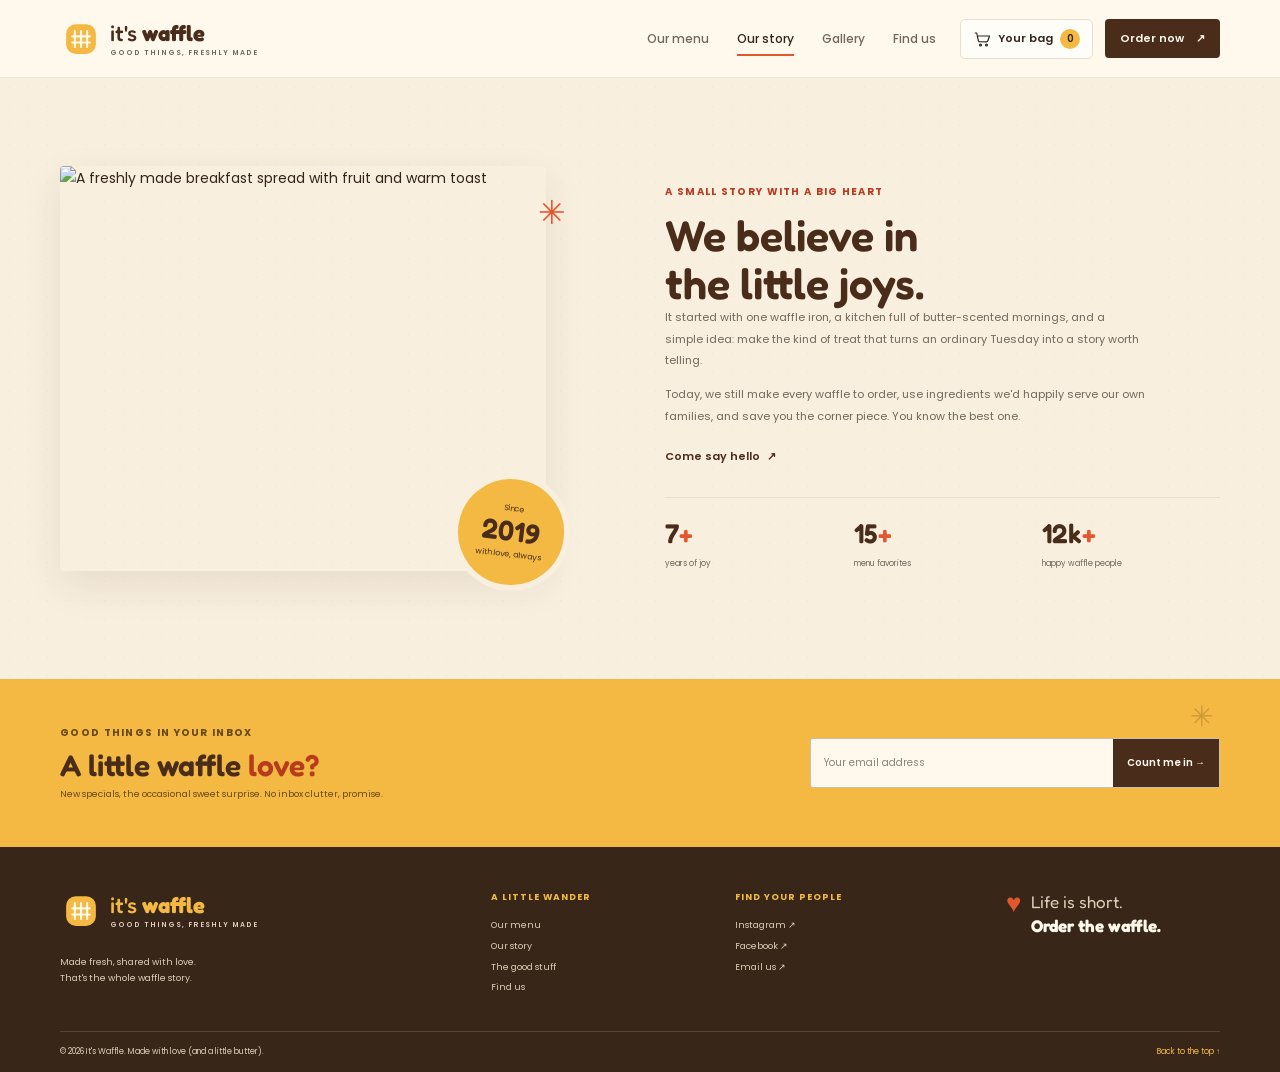
==== about.html @ 3ec936ba "Initial commit" ====
<!doctype html>
<html lang="en">
<head>
  <meta charset="utf-8">
  <meta name="viewport" content="width=device-width, initial-scale=1">
  <meta name="theme-color" content="#fff8ec">
  <meta name="description" content="Meet It's Waffle: a Hyderabad waffle shop built around fresh ingredients and little everyday joys.">
  <meta property="og:type" content="website">
  <meta property="og:title" content="Our Story | It's Waffle Hyderabad">
  <meta property="og:description" content="A little story, a big heart, and fresh waffles made to order in Hyderabad.">
  <meta property="og:image" content="https://images.unsplash.com/photo-1484723091739-30a097e8f929?auto=format&fit=crop&w=1200&q=85">
  <meta property="og:locale" content="en_IN">
  <title>Our Story | It's Waffle Hyderabad</title>
  <link rel="icon" type="image/svg+xml" href="data:image/svg+xml,%3Csvg xmlns='http://www.w3.org/2000/svg' viewBox='0 0 48 48'%3E%3Crect width='48' height='48' rx='14' fill='%23f4b942'/%3E%3Cpath d='M14 13h20a3 3 0 0 1 3 3v16a3 3 0 0 1-3 3H14a3 3 0 0 1-3-3V16a3 3 0 0 1 3-3Zm0 7h20M14 28h20M21 13v22m7-22v22' fill='none' stroke='%234a2c1a' stroke-width='2.5'/%3E%3C/svg%3E">
  <link rel="preconnect" href="https://fonts.googleapis.com">
  <link rel="preconnect" href="https://fonts.gstatic.com" crossorigin>
  <link href="https://fonts.googleapis.com/css2?family=Fredoka:wght@400;500;600;700&family=Poppins:wght@400;500;600;700&display=swap" rel="stylesheet">
  <link rel="stylesheet" href="style.css">
  <script src="script.js" defer></script>
</head>
<body>
  <a class="skip-link" href="#main">Skip to content</a>
  <header class="site-header" id="top"><div class="header-inner wrap">
    <a class="brand" href="index.html#home" aria-label="It's Waffle home"><svg class="brand-mark" viewBox="0 0 48 48" aria-hidden="true"><rect x="7" y="7" width="34" height="34" rx="11" fill="currentColor"/><path d="M17 15v18m7-18v18m7-18v18M14 21h20m-20 7h20" fill="none" stroke="#fff8ec" stroke-linecap="round" stroke-width="2.4"/></svg><span>it's <b>waffle</b><small>GOOD THINGS, FRESHLY MADE</small></span></a>
    <button class="icon-button menu-toggle" id="menu-toggle" type="button" aria-label="Open navigation menu" aria-expanded="false" aria-controls="primary-nav"><span></span><span></span><span></span></button>
    <nav class="primary-nav" id="primary-nav" aria-label="Main navigation"><a href="menu.html#menu">Our menu</a><a href="#story">Our story</a><a href="gallery.html#gallery">Gallery</a><a href="contact.html#contact">Find us</a></nav>
    <div class="header-actions"><button class="cart-trigger" id="cart-trigger" type="button" aria-label="Open cart, 0 items"><svg viewBox="0 0 24 24" aria-hidden="true"><path d="M3 4h2l2.1 10.1a2 2 0 0 0 2 1.6h8.8a2 2 0 0 0 1.9-1.4L22 8H6"/><circle cx="10" cy="20" r="1.3"/><circle cx="18" cy="20" r="1.3"/></svg><span class="cart-trigger-label">Your bag</span><span class="cart-count" id="cart-count">0</span></button><a class="button button-small button-primary nav-order" href="menu.html#menu">Order now <span aria-hidden="true">↗</span></a></div>
  </div></header>
  <main id="main">
    <section class="story-section section-pad" id="story" aria-labelledby="story-title"><div class="story-inner wrap">
      <div class="story-visual reveal"><img src="https://images.unsplash.com/photo-1484723091739-30a097e8f929?auto=format&fit=crop&w=950&q=85" alt="A freshly made breakfast spread with fruit and warm toast" fetchpriority="high"><div class="story-photo-tag"><span>Since</span><strong>2019</strong><span>with love, always</span></div><span class="story-doodle" aria-hidden="true">✳</span></div>
      <div class="story-copy reveal" data-reveal-delay="100"><p class="eyebrow">A small story with a big heart</p><h1 id="story-title">We believe in<br><span>the little joys.</span></h1><p>It started with one waffle iron, a kitchen full of butter-scented mornings, and a simple idea: make the kind of treat that turns an ordinary Tuesday into a story worth telling.</p><p>Today, we still make every waffle to order, use ingredients we'd happily serve our own families, and save you the corner piece. You know the best one.</p><a class="text-link story-link" href="contact.html#contact">Come say hello <span aria-hidden="true">↗</span></a><div class="stats-row"><div class="stat"><strong data-count="7">0</strong><span>years of joy</span></div><div class="stat"><strong data-count="15">0</strong><span>menu favorites</span></div><div class="stat"><strong data-count="12000" data-format="compact">0</strong><span>happy waffle people</span></div></div></div>
    </div></section>
    <section class="newsletter-section" aria-labelledby="newsletter-title"><div class="newsletter-inner wrap reveal"><div><p class="eyebrow">Good things in your inbox</p><h2 id="newsletter-title">A little waffle <span>love?</span></h2><p>New specials, the occasional sweet surprise. No inbox clutter, promise.</p></div><form class="newsletter-form" id="newsletter-form" novalidate><label class="sr-only" for="newsletter-email">Your email address</label><input id="newsletter-email" type="email" autocomplete="email" placeholder="Your email address" required aria-describedby="newsletter-feedback"><button type="submit" aria-label="Subscribe to the newsletter">Count me in <span aria-hidden="true">→</span></button><small id="newsletter-feedback" role="status" aria-live="polite"></small></form><span class="newsletter-doodle" aria-hidden="true">✳</span></div></section>
  </main>
  <footer class="site-footer"><div class="footer-main wrap"><div class="footer-brand"><a class="brand" href="index.html#home" aria-label="It's Waffle home"><svg class="brand-mark" viewBox="0 0 48 48" aria-hidden="true"><rect x="7" y="7" width="34" height="34" rx="11" fill="currentColor"/><path d="M17 15v18m7-18v18m7-18v18M14 21h20m-20 7h20" fill="none" stroke="#fff8ec" stroke-linecap="round" stroke-width="2.4"/></svg><span>it's <b>waffle</b><small>GOOD THINGS, FRESHLY MADE</small></span></a><p>Made fresh, shared with love.<br>That's the whole waffle story.</p></div><div class="footer-links"><span class="footer-label">A little wander</span><a href="menu.html#menu">Our menu</a><a href="#story">Our story</a><a href="gallery.html#gallery">The good stuff</a><a href="contact.html#contact">Find us</a></div><div class="footer-links"><span class="footer-label">Find your people</span><a href="https://www.instagram.com/" target="_blank" rel="noreferrer">Instagram ↗</a><a href="https://www.facebook.com/" target="_blank" rel="noreferrer">Facebook ↗</a><a href="mailto:hello@itswaffle.example">Email us ↗</a></div><div class="footer-signoff"><span class="footer-heart" aria-hidden="true">♥</span><p>Life is short.<br><strong>Order the waffle.</strong></p></div></div><div class="footer-bottom wrap"><span>© <span id="current-year">2026</span> It's Waffle. Made with love (and a little butter).</span><a href="#top">Back to the top ↑</a></div></footer>
  <div class="drawer-shell" id="drawer-shell" hidden><button class="drawer-backdrop" id="drawer-backdrop" type="button" aria-label="Close cart"></button><aside class="cart-drawer" id="cart-drawer" role="dialog" aria-modal="true" aria-labelledby="cart-title" tabindex="-1"><div class="cart-drawer-header"><div><p class="eyebrow">The good stuff</p><h2 id="cart-title">Your bag <span aria-hidden="true">♥</span></h2></div><button class="round-button cart-close" id="cart-close" type="button" aria-label="Close cart">×</button></div><div class="cart-items" id="cart-items" aria-live="polite"></div><div class="cart-empty" id="cart-empty"><span aria-hidden="true">♡</span><h3>Room for something lovely.</h3><p>Your next favorite is waiting in the menu.</p><button class="text-link cart-browse" id="cart-browse" type="button">Browse the menu <span aria-hidden="true">→</span></button></div><div class="cart-summary" id="cart-summary"><div class="cart-subtotal"><span>Subtotal</span><strong id="cart-subtotal">₹0</strong></div><p>Made fresh after you order. Tax included.</p><button class="button button-primary checkout-button" id="checkout-button" type="button">Let's make it official <span aria-hidden="true">→</span></button><small class="checkout-note">Checkout is a demo. Give us a call to place your order.</small></div></aside></div>
  <button class="back-to-top" id="back-to-top" type="button" aria-label="Back to top"><svg viewBox="0 0 24 24" aria-hidden="true"><path d="m6 14 6-6 6 6M12 8v12"/></svg></button>
</body>
</html>
---- style.css ----
:root {
  color-scheme: light;
  --gold: #f4b942;
  --gold-deep: #d99816;
  --chocolate: #4a2c1a;
  --chocolate-soft: #74533c;
  --cream: #fff8ec;
  --paper: #fffdf8;
  --strawberry: #e4572e;
  --strawberry-dark: #b93b1e;
  --mint: #d8e7d4;
  --ink: #34251c;
  --muted: #74675d;
  --line: #eadfce;
  --surface: #fffdf8;
  --surface-warm: #f8efdf;
  --shadow-soft: 0 14px 40px rgb(74 44 26 / 9%);
  --shadow-card: 0 8px 24px rgb(74 44 26 / 8%);
  --font-display: 'Fredoka', 'Trebuchet MS', sans-serif;
  --font-body: 'Poppins', 'Trebuchet MS', sans-serif;
  --header-height: 78px;
  font-family: var(--font-body);
  color: var(--ink);
  background: var(--cream);
  scroll-behavior: smooth;
  scroll-padding-top: calc(var(--header-height) + 20px);
}

:root[data-theme='dark'] {
  color-scheme: dark;
  --cream: #211d19;
  --paper: #2b2520;
  --chocolate: #f4b942;
  --chocolate-soft: #e6c9a0;
  --ink: #fff3de;
  --muted: #c1b3a2;
  --line: #514437;
  --surface: #2b2520;
  --surface-warm: #352d26;
  --shadow-soft: 0 14px 40px rgb(0 0 0 / 24%);
  --shadow-card: 0 8px 24px rgb(0 0 0 / 20%);
}

*, *::before, *::after { box-sizing: border-box; }
html { min-width: 320px; }
body { margin: 0; min-width: 320px; background: var(--cream); color: var(--ink); font-size: 14px; line-height: 1.75; transition: background-color .25s, color .25s; }
body.drawer-open { overflow: hidden; }
img { display: block; max-width: 100%; }
button, input, textarea { font: inherit; }
button, a { -webkit-tap-highlight-color: transparent; }
button { color: inherit; }
a { color: inherit; text-decoration: none; }
button:focus-visible, a:focus-visible, input:focus-visible, textarea:focus-visible { outline: 3px solid var(--strawberry); outline-offset: 3px; }
::selection { background: var(--gold); color: #34251c; }
.sr-only { position: absolute; width: 1px; height: 1px; padding: 0; margin: -1px; overflow: hidden; clip: rect(0, 0, 0, 0); white-space: nowrap; border: 0; }
.skip-link { position: fixed; z-index: 1000; top: 8px; left: 8px; padding: 10px 16px; transform: translateY(-150%); border-radius: 5px; background: var(--chocolate); color: var(--cream); }
.skip-link:focus { transform: translateY(0); }
.wrap { width: min(1160px, calc(100% - 40px)); margin-inline: auto; }
.section-pad { padding-block: 88px; }

.site-header { position: sticky; z-index: 30; top: 0; height: var(--header-height); background: color-mix(in srgb, var(--cream) 94%, transparent); border-bottom: 1px solid color-mix(in srgb, var(--line) 72%, transparent); backdrop-filter: blur(14px); }
.header-inner, .primary-nav, .header-actions { display: flex; align-items: center; }
.header-inner { height: 100%; justify-content: space-between; gap: 24px; }
.brand { display: inline-flex; align-items: center; flex: 0 0 auto; gap: 8px; color: var(--chocolate); font: 500 22px/1 var(--font-display); letter-spacing: 0; }
.brand-mark { width: 42px; height: 42px; color: var(--gold); }
.brand b { font-weight: 700; }
.brand small { display: block; margin-top: 5px; color: var(--muted); font: 600 7px/1 var(--font-body); letter-spacing: 1px; }
.primary-nav { gap: 28px; margin-left: auto; }
.primary-nav a { position: relative; color: var(--muted); font-size: 12px; font-weight: 500; transition: color .2s; }
.primary-nav a::after { position: absolute; right: 0; bottom: -7px; left: 0; height: 2px; background: var(--strawberry); content: ''; transform: scaleX(0); transform-origin: left; transition: transform .2s; }
.primary-nav a:hover, .primary-nav a.is-current { color: var(--ink); }
.primary-nav a.is-current::after, .primary-nav a:hover::after { transform: scaleX(1); }
.header-actions { gap: 12px; }
.icon-button, .round-button { display: inline-grid; place-items: center; border: 1px solid var(--line); border-radius: 50%; background: var(--surface); cursor: pointer; transition: border-color .2s, background .2s, transform .2s; }
.icon-button:hover, .round-button:hover { border-color: var(--gold-deep); transform: translateY(-2px); }
.theme-toggle { width: 38px; height: 38px; }
.theme-toggle svg { width: 19px; height: 19px; fill: none; stroke: var(--chocolate); stroke-linecap: round; stroke-linejoin: round; stroke-width: 1.7; }
:root[data-theme='dark'] .icon-sun { fill: var(--gold); stroke: var(--gold); }
.cart-trigger { display: inline-flex; align-items: center; gap: 7px; min-height: 40px; padding: 0 12px; border: 1px solid var(--line); border-radius: 5px; background: var(--surface); cursor: pointer; font-size: 11px; font-weight: 600; transition: border-color .2s, transform .2s; }
.cart-trigger:hover { border-color: var(--gold-deep); transform: translateY(-1px); }
.cart-trigger svg { width: 18px; height: 18px; fill: none; stroke: currentColor; stroke-linecap: round; stroke-linejoin: round; stroke-width: 1.6; }
.cart-count { display: grid; min-width: 20px; height: 20px; place-items: center; border-radius: 50%; background: var(--gold); color: #34251c; font-size: 10px; }
.button { display: inline-flex; align-items: center; justify-content: center; gap: 12px; min-height: 48px; padding: 0 22px; border: 0; border-radius: 4px; cursor: pointer; font-size: 12px; font-weight: 600; transition: background .2s, color .2s, transform .2s, box-shadow .2s; }
.button:hover { transform: translateY(-2px); box-shadow: 0 8px 18px rgb(74 44 26 / 12%); }
.button-primary { background: var(--chocolate); color: #fff8ec; }
.button-primary:hover { background: var(--strawberry-dark); }
.button-small { min-height: 39px; padding-inline: 15px; font-size: 11px; }
.menu-toggle { display: none; }

.hero { position: relative; overflow: hidden; padding-top: 65px; padding-bottom: 20px; background-color: var(--cream); background-image: radial-gradient(color-mix(in srgb, var(--gold) 26%, transparent) .7px, transparent .7px); background-size: 21px 21px; }
.hero-inner { display: grid; grid-template-columns: 1fr .94fr; align-items: center; gap: 60px; min-height: 480px; }
.hero-copy { position: relative; z-index: 1; padding-block: 24px; }
.hero-kicker { display: inline-flex; align-items: center; gap: 8px; margin-bottom: 26px; color: var(--muted); font-size: 10px; font-weight: 500; }
.status-dot { display: inline-block; width: 8px; height: 8px; flex: 0 0 auto; border-radius: 50%; background: #52a36b; box-shadow: 0 0 0 3px rgb(82 163 107 / 14%); }
.status-dot.is-closed { background: var(--strawberry); box-shadow: 0 0 0 3px rgb(228 87 46 / 14%); }
.kicker-divider { color: var(--gold-deep); }
.eyebrow { margin: 0 0 10px; color: var(--strawberry-dark); font-size: 10px; font-weight: 700; letter-spacing: 1.3px; text-transform: uppercase; }
:root[data-theme='dark'] .eyebrow { color: #ff9a70; }
h1, h2, h3, p { margin-top: 0; }
h1, h2, .contact-form h3 { color: var(--chocolate); font-family: var(--font-display); font-weight: 600; letter-spacing: 0; }
.hero h1 { max-width: 580px; margin-bottom: 17px; font-size: 62px; line-height: 1.04; }
.hero h1 span, .section-heading h2 span, .story-copy h2 span, .reviews-heading h2 span { color: var(--strawberry); }
.hero-intro { max-width: 440px; margin-bottom: 26px; color: var(--muted); font-size: 13px; line-height: 1.9; }
.hero-actions { display: flex; align-items: center; gap: 23px; }
.text-link { display: inline-flex; align-items: center; gap: 7px; color: var(--chocolate); font-size: 11px; font-weight: 600; transition: color .2s, gap .2s; }
.text-link:hover { gap: 11px; color: var(--strawberry-dark); }
.hero-note { display: flex; align-items: center; gap: 12px; margin-top: 36px; }
.avatar-stack { display: flex; padding-left: 5px; }
.avatar-stack span { display: grid; width: 28px; height: 28px; margin-left: -5px; place-items: center; border: 2px solid var(--cream); border-radius: 50%; background: var(--mint); color: var(--chocolate); font: 600 10px var(--font-display); }
.avatar-stack span:nth-child(2) { background: #f5d9ce; }
.avatar-stack span:nth-child(3) { background: #f7e2a8; }
.hero-note p { margin: 0; color: var(--muted); font-size: 9px; line-height: 1.6; }
.hero-note p strong { color: var(--ink); font-size: 10px; }
.rating-stars, .review-stars { color: var(--gold-deep); font-size: 13px; letter-spacing: 1px; }
.hero-visual { position: relative; min-width: 0; padding: 15px 20px 20px 0; }
.hero-photo-frame { position: relative; width: 100%; height: 405px; overflow: hidden; border-radius: 48% 48% 7px 7px; background: var(--gold); box-shadow: var(--shadow-soft); transform: rotate(1.5deg); }
.hero-photo-frame::after { position: absolute; inset: 0; border: 9px solid rgb(255 248 236 / 27%); border-radius: inherit; content: ''; pointer-events: none; }
.hero-photo-frame img { width: 100%; height: 100%; object-fit: cover; object-position: center 52%; }
.hero-sticker { position: absolute; top: 35px; right: 0; display: grid; width: 87px; height: 87px; align-content: center; justify-items: center; border: 4px solid var(--cream); border-radius: 50%; background: var(--gold); color: var(--chocolate); text-align: center; transform: rotate(9deg); }
.hero-sticker span { font-size: 18px; line-height: 1.2; }
.hero-sticker small { font-size: 8px; font-weight: 700; line-height: 1.2; letter-spacing: .4px; }
.hero-caption { position: absolute; bottom: 0; left: -37px; display: flex; align-items: center; gap: 10px; padding: 12px 18px 12px 12px; border: 1px solid var(--line); border-radius: 4px; background: var(--surface); box-shadow: var(--shadow-card); color: var(--muted); font-size: 9px; line-height: 1.5; }
.hero-caption b { color: var(--ink); font-size: 10px; }
.caption-icon { display: grid; width: 35px; height: 35px; place-items: center; border-radius: 50%; background: #f9e6b8; color: var(--chocolate); font-size: 20px; }
.hero-sparkle { position: absolute; color: var(--strawberry); }
.sparkle-one { top: 2px; left: 30px; font-size: 27px; }
.sparkle-two { right: -15px; bottom: 40px; color: var(--gold-deep); font-size: 31px; }
.hero-bottom { display: flex; align-items: center; gap: 18px; padding-block: 28px 10px; color: var(--muted); font-size: 8px; font-weight: 600; letter-spacing: 1.3px; }
.hero-bottom-line { width: 80px; height: 1px; background: var(--line); }
.hero-bottom a { margin-left: auto; font-size: 9px; font-weight: 500; letter-spacing: 0; }

.menu-section { background: var(--paper); }
.section-heading { display: flex; align-items: end; justify-content: space-between; gap: 30px; }
.section-heading h1, .section-heading h2, .story-copy h1, .story-copy h2, .reviews-heading h1, .reviews-heading h2 { margin-bottom: 0; font-size: 43px; line-height: 1.12; }
.section-heading > p { max-width: 340px; margin-bottom: 4px; color: var(--muted); font-size: 11px; line-height: 1.9; }
.menu-tools { display: flex; align-items: center; justify-content: space-between; gap: 18px; margin-top: 35px; padding-bottom: 16px; border-bottom: 1px solid var(--line); }
.category-tabs { display: flex; flex-wrap: wrap; gap: 7px; }
.category-tab { min-height: 34px; padding: 0 13px; border: 1px solid var(--line); border-radius: 3px; background: transparent; color: var(--muted); cursor: pointer; font-size: 9px; font-weight: 500; transition: background .2s, color .2s, border-color .2s; }
.category-tab:hover { border-color: var(--gold-deep); color: var(--ink); }
.category-tab.is-active { border-color: var(--chocolate); background: var(--chocolate); color: #fff8ec; }
.search-field { display: flex; width: 220px; min-width: 180px; align-items: center; gap: 8px; padding: 0 9px; border: 1px solid var(--line); border-radius: 3px; background: var(--surface); }
.search-field svg { width: 16px; height: 16px; flex: 0 0 auto; fill: none; stroke: var(--muted); stroke-linecap: round; stroke-width: 1.8; }
.search-field input { width: 100%; min-width: 0; height: 36px; border: 0; outline: 0; background: transparent; color: var(--ink); font-size: 9px; }
.search-field kbd { padding: 1px 4px; border: 1px solid var(--line); border-radius: 2px; color: var(--muted); font: 9px var(--font-body); }
.menu-result-count { min-height: 18px; margin: 14px 0 10px; color: var(--muted); font-size: 9px; }
.menu-grid { display: grid; grid-template-columns: repeat(4, minmax(0, 1fr)); gap: 18px; }
.menu-card { overflow: hidden; border: 1px solid var(--line); border-radius: 4px; background: var(--surface); transition: box-shadow .25s, transform .25s; }
.menu-card:hover { box-shadow: var(--shadow-card); transform: translateY(-4px); }
.menu-card-image { position: relative; height: 175px; overflow: hidden; background: var(--surface-warm); }
.menu-card-image img { width: 100%; height: 100%; object-fit: cover; transition: transform .5s; }
.menu-card:hover .menu-card-image img { transform: scale(1.04); }
.menu-card-tag { position: absolute; top: 10px; left: 10px; padding: 4px 8px; border-radius: 2px; background: var(--cream); color: var(--chocolate); font-size: 8px; font-weight: 600; }
.menu-card-body { padding: 13px 13px 14px; }
.menu-card-title-row { display: flex; align-items: start; justify-content: space-between; gap: 8px; }
.menu-card h3 { margin: 0; color: var(--chocolate); font: 500 17px/1.2 var(--font-display); }
.menu-card-price { flex: 0 0 auto; color: var(--strawberry-dark); font-size: 11px; font-weight: 700; }
.menu-card-description { min-height: 40px; margin: 7px 0 11px; color: var(--muted); font-size: 9px; line-height: 1.7; }
.menu-card-add { display: flex; width: 100%; min-height: 34px; align-items: center; justify-content: center; gap: 7px; border: 1px solid var(--line); border-radius: 3px; background: transparent; color: var(--chocolate); cursor: pointer; font-size: 9px; font-weight: 600; transition: color .2s, background .2s, border-color .2s; }
.menu-card-add:hover { border-color: var(--chocolate); background: var(--chocolate); color: #fff8ec; }
.menu-card-add span { font-size: 14px; line-height: 1; }
.menu-empty { grid-column: 1 / -1; padding: 50px 20px; color: var(--muted); text-align: center; }
.menu-empty strong { display: block; margin-bottom: 5px; color: var(--chocolate); font: 500 20px var(--font-display); }
.menu-footnote { margin: 24px 0 0; color: var(--muted); font-size: 9px; text-align: center; }

.story-section { overflow: hidden; background-color: var(--surface-warm); background-image: radial-gradient(color-mix(in srgb, var(--gold) 20%, transparent) .7px, transparent .7px); background-size: 19px 19px; }
.story-inner { display: grid; grid-template-columns: .92fr 1fr; align-items: center; gap: 95px; }
.story-visual { position: relative; padding: 0 24px 20px 0; }
.story-visual > img { width: 100%; height: 405px; border-radius: 4px; object-fit: cover; box-shadow: var(--shadow-soft); }
.story-photo-tag { position: absolute; right: 0; bottom: 0; display: grid; width: 118px; height: 118px; align-content: center; justify-items: center; border: 6px solid var(--surface-warm); border-radius: 50%; background: var(--gold); color: var(--chocolate); transform: rotate(7deg); }
.story-photo-tag span { font-size: 8px; line-height: 1.5; }
.story-photo-tag strong { font: 600 28px/1.2 var(--font-display); }
.story-doodle { position: absolute; top: 18px; right: 4px; color: var(--strawberry); font-size: 33px; }
.story-copy h2 { margin-bottom: 18px; }
.story-copy > p:not(.eyebrow) { max-width: 480px; margin-bottom: 13px; color: var(--muted); font-size: 11px; line-height: 1.95; }
.story-link { margin-top: 7px; }
.stats-row { display: grid; grid-template-columns: repeat(3, 1fr); gap: 10px; margin-top: 29px; padding-top: 19px; border-top: 1px solid var(--line); }
.stat strong { display: block; color: var(--chocolate); font: 600 27px/1.2 var(--font-display); }
.stat strong::after { content: '+'; color: var(--strawberry); }
.stat span { color: var(--muted); font-size: 8px; }

.why-section { background: var(--paper); }
.centered-heading { flex-direction: column; align-items: center; gap: 0; text-align: center; }
.centered-heading .eyebrow { margin-bottom: 8px; }
.centered-heading > p:last-child { margin-top: 11px; margin-bottom: 0; }
.features-grid { display: grid; grid-template-columns: repeat(4, 1fr); gap: 18px; margin-top: 40px; }
.feature-card { min-height: 210px; padding: 22px 19px 20px; border-top: 2px solid var(--gold); background: var(--surface); box-shadow: var(--shadow-card); transition: transform .2s, box-shadow .2s; }
.feature-card:hover { box-shadow: var(--shadow-soft); transform: translateY(-4px); }
.feature-icon { display: grid; width: 43px; height: 43px; place-items: center; margin-bottom: 14px; border-radius: 50%; }
.feature-icon svg { width: 24px; height: 24px; fill: none; stroke: var(--chocolate); stroke-linecap: round; stroke-linejoin: round; stroke-width: 1.5; }
.feature-icon-yellow { background: #f9e8bd; }
.feature-icon-pink { background: #f6d8d0; }
.feature-icon-green { background: #dce9d7; }
.feature-icon-blue { background: #dce6ee; }
.feature-card h2, .feature-card h3 { margin-bottom: 7px; color: var(--chocolate); font: 500 18px/1.2 var(--font-display); }
.feature-card p { margin: 0; color: var(--muted); font-size: 9px; line-height: 1.8; }

.reviews-section { overflow: hidden; background: var(--chocolate); color: #fff8ec; }
.reviews-inner { display: grid; grid-template-columns: .75fr 1fr; align-items: center; gap: 80px; }
.reviews-heading .eyebrow { color: var(--gold); }
.reviews-heading h2 { color: #fff8ec; }
.reviews-heading h2 span { color: var(--gold); }
.review-controls { display: flex; gap: 8px; margin-top: 27px; }
.round-button { width: 38px; height: 38px; border-color: var(--line); font-size: 16px; }
.reviews-section .round-button { border-color: rgb(255 248 236 / 30%); background: transparent; color: #fff8ec; }
.reviews-section .round-button:hover { border-color: var(--gold); color: var(--gold); }
.review-stage { position: relative; min-height: 245px; padding: 30px 32px 34px; border: 1px solid rgb(255 248 236 / 22%); border-radius: 3px; background: rgb(255 248 236 / 5%); }
.review-slide { display: none; animation: review-in .35s ease both; }
.review-slide.is-active { display: block; }
@keyframes review-in { from { opacity: 0; transform: translateY(7px); } to { opacity: 1; transform: translateY(0); } }
.review-stars { color: var(--gold); }
.review-slide blockquote { max-width: 550px; margin: 13px 0 23px; color: #fff8ec; font: 400 21px/1.55 var(--font-display); }
.review-byline { display: flex; align-items: center; gap: 10px; }
.review-avatar { display: grid; width: 35px; height: 35px; place-items: center; border-radius: 50%; color: var(--chocolate); font: 600 14px var(--font-display); }
.avatar-coral { background: #f0b3a2; }
.avatar-green { background: #c6d9b9; }
.avatar-yellow { background: #f4d98c; }
.review-byline strong, .review-byline small { display: block; }
.review-byline strong { font-size: 10px; }
.review-byline small { color: #ddcbbb; font-size: 8px; }
.review-quote-mark { margin-left: auto; color: var(--gold); font: 600 55px/.8 var(--font-display); }
.review-progress { position: absolute; right: 0; bottom: 0; left: 0; height: 3px; background: rgb(255 248 236 / 15%); }
.review-progress span { display: block; width: 0; height: 100%; background: var(--gold); }
.review-progress span.is-running { animation: progress 6s linear; }
@keyframes progress { to { width: 100%; } }

.gallery-section { background: var(--cream); }
.gallery-heading { margin-bottom: 30px; }
.gallery-heading .text-link { margin-bottom: 6px; }
.gallery-grid { display: grid; grid-template-columns: 1.15fr .9fr .9fr 1.15fr; grid-template-rows: 185px 185px; gap: 12px; }
.gallery-item { position: relative; overflow: hidden; padding: 0; border: 0; border-radius: 3px; background: var(--surface-warm); cursor: zoom-in; }
.gallery-item img { width: 100%; height: 100%; object-fit: cover; transition: transform .4s; }
.gallery-item:hover img { transform: scale(1.06); }
.gallery-item-tall { grid-row: span 2; }
.gallery-item-wide { grid-column: span 2; }
.gallery-hover { position: absolute; right: 10px; bottom: 10px; display: grid; width: 31px; height: 31px; place-items: center; border-radius: 50%; background: var(--cream); color: var(--chocolate); opacity: 0; transform: translateY(4px); transition: opacity .2s, transform .2s; }
.gallery-item:hover .gallery-hover, .gallery-item:focus-visible .gallery-hover { opacity: 1; transform: translateY(0); }
.lightbox { position: fixed; width: min(900px, calc(100% - 32px)); max-width: 900px; max-height: calc(100% - 32px); padding: 42px 60px 25px; overflow: visible; border: 1px solid var(--line); border-radius: 4px; background: var(--surface); color: var(--ink); }
.lightbox::backdrop { background: rgb(24 17 12 / 84%); backdrop-filter: blur(3px); }
.lightbox form { position: absolute; top: 9px; right: 9px; }
.lightbox-close { width: 34px; height: 34px; font-size: 20px; }
.lightbox figure { margin: 0; }
.lightbox figure img { width: 100%; max-height: 72vh; object-fit: contain; }
.lightbox figcaption { padding-top: 12px; color: var(--muted); font-size: 10px; text-align: center; }
.lightbox-arrow { position: absolute; top: 50%; z-index: 1; width: 38px; height: 38px; background: var(--surface); transform: translateY(-50%); }
.lightbox-arrow:hover { transform: translateY(-50%) scale(1.05); }
.lightbox-prev { left: 10px; }
.lightbox-next { right: 10px; }

.contact-section { background: var(--surface-warm); }
.contact-heading { margin-bottom: 34px; }
.contact-layout { display: grid; grid-template-columns: 1fr .85fr; align-items: start; gap: 65px; }
.contact-details { display: grid; grid-template-columns: 1fr; gap: 20px; }
.contact-block { display: flex; flex-direction: column; align-items: flex-start; gap: 5px; }
.contact-label, .footer-label { margin-bottom: 3px; color: var(--strawberry-dark); font-size: 9px; font-weight: 700; letter-spacing: 1px; text-transform: uppercase; }
.contact-block address, .contact-block p, .contact-block > a:not(.text-link) { margin: 0; color: var(--chocolate); font-size: 11px; font-style: normal; line-height: 1.9; }
.contact-block > a:not(.text-link):hover { color: var(--strawberry-dark); }
.contact-block .text-link { margin-top: 5px; }
.contact-two-col { display: grid; grid-template-columns: 1fr 1fr; gap: 20px; padding-block: 17px; border-top: 1px solid var(--line); border-bottom: 1px solid var(--line); }
.live-hours { display: inline-flex; align-items: center; gap: 8px; margin-top: 5px; color: var(--muted); font-size: 9px; }
.map-frame { position: relative; height: 195px; overflow: hidden; border: 1px solid var(--line); border-radius: 3px; background: #e9e2d6; }
.map-frame iframe { width: 100%; height: 100%; border: 0; filter: saturate(.75); }
.map-label { position: absolute; bottom: 9px; left: 9px; padding: 6px 10px; border-radius: 2px; background: var(--surface); box-shadow: var(--shadow-card); color: var(--chocolate); font-size: 9px; font-weight: 600; pointer-events: none; }
.map-label span { margin-right: 3px; color: var(--strawberry); font-size: 13px; }
.contact-form { padding: 27px; border: 1px solid var(--line); border-radius: 3px; background: var(--surface); box-shadow: var(--shadow-card); }
.contact-form .eyebrow { margin-bottom: 5px; }
.contact-form h2, .contact-form h3 { margin-bottom: 5px; font-size: 27px; line-height: 1.2; }
.form-intro { margin-bottom: 20px; color: var(--muted); font-size: 9px; line-height: 1.8; }
.form-field { margin-bottom: 12px; }
.form-field label { display: block; margin-bottom: 5px; color: var(--chocolate); font-size: 9px; font-weight: 600; }
.form-field input, .form-field textarea { display: block; width: 100%; padding: 10px 11px; border: 1px solid var(--line); border-radius: 2px; background: var(--cream); color: var(--ink); font-size: 10px; resize: vertical; }
.form-field input { height: 40px; }
.form-field input::placeholder, .form-field textarea::placeholder, .newsletter-form input::placeholder { color: var(--muted); opacity: .8; }
.form-field [aria-invalid='true'] { border-color: var(--strawberry); }
.field-error { display: block; min-height: 0; color: var(--strawberry-dark); font-size: 8px; }
.field-error:not(:empty) { min-height: 14px; padding-top: 2px; }
.form-submit { width: 100%; margin-top: 3px; }
.form-feedback { min-height: 0; margin: 0; color: #287044; font-size: 9px; }
.form-feedback:not(:empty) { margin-top: 10px; }
:root[data-theme='dark'] .form-feedback { color: #9dd5a9; }

.newsletter-section { overflow: hidden; background: var(--gold); color: var(--chocolate); }
.newsletter-inner { position: relative; display: flex; align-items: center; justify-content: space-between; gap: 40px; padding-block: 45px; }
.newsletter-inner .eyebrow { margin-bottom: 5px; color: #68481b; }
.newsletter-inner h2 { margin-bottom: 4px; color: var(--chocolate); font: 600 30px/1.2 var(--font-display); }
.newsletter-inner h2 span { color: var(--strawberry-dark); }
.newsletter-inner > div > p:last-child { margin: 0; color: #68481b; font-size: 9px; }
.newsletter-form { position: relative; display: flex; width: min(410px, 48%); flex: 0 0 auto; border: 1px solid rgb(74 44 26 / 28%); border-radius: 3px; background: var(--cream); }
.newsletter-form input { width: 100%; min-width: 0; height: 48px; padding-inline: 13px; border: 0; outline: 0; background: transparent; color: var(--ink); font-size: 10px; }
.newsletter-form button { flex: 0 0 auto; padding-inline: 14px; border: 0; background: var(--chocolate); color: #fff8ec; cursor: pointer; font-size: 10px; font-weight: 600; }
.newsletter-form button:hover { background: var(--strawberry-dark); }
.newsletter-form small { position: absolute; top: calc(100% + 4px); left: 3px; color: var(--chocolate); font-size: 8px; }
.newsletter-doodle { position: absolute; top: 13px; right: 7px; color: rgb(74 44 26 / 22%); font-size: 28px; }

.site-footer { background: #382719; color: #fff8ec; }
.footer-main { display: grid; grid-template-columns: 1.5fr .8fr .9fr .8fr; gap: 30px; padding-block: 43px 35px; }
.footer-brand .brand { color: var(--gold); }
.footer-brand .brand small { color: #dfcdb8; }
.footer-brand > p { margin: 14px 0 0; color: #dfcdb8; font-size: 9px; line-height: 1.8; }
.footer-links { display: flex; flex-direction: column; align-items: flex-start; gap: 5px; }
.footer-label { margin-bottom: 7px; color: var(--gold); }
.footer-links a { color: #dfcdb8; font-size: 9px; transition: color .2s; }
.footer-links a:hover { color: var(--gold); }
.footer-signoff { display: flex; align-items: flex-start; gap: 10px; }
.footer-heart { color: var(--strawberry); font-size: 26px; line-height: 1; }
.footer-signoff p { color: #dfcdb8; font: 400 17px/1.4 var(--font-display); }
.footer-signoff strong { color: #fff8ec; }
.footer-bottom { display: flex; justify-content: space-between; gap: 15px; padding-block: 13px; border-top: 1px solid rgb(255 248 236 / 15%); color: #dfcdb8; font-size: 8px; }
.footer-bottom a { color: var(--gold); }

.drawer-shell[hidden] { display: none; }
.drawer-shell { position: fixed; z-index: 100; inset: 0; }
.drawer-backdrop { position: absolute; inset: 0; width: 100%; height: 100%; border: 0; background: rgb(31 22 15 / 55%); cursor: default; animation: fade-in .2s ease both; }
.cart-drawer { position: absolute; top: 0; right: 0; display: flex; width: min(440px, 100%); height: 100%; flex-direction: column; padding: 26px; background: var(--surface); box-shadow: -12px 0 35px rgb(0 0 0 / 13%); animation: drawer-in .28s ease both; }
@keyframes fade-in { from { opacity: 0; } to { opacity: 1; } }
@keyframes drawer-in { from { transform: translateX(30px); opacity: .6; } to { transform: translateX(0); opacity: 1; } }
.cart-drawer-header { display: flex; align-items: center; justify-content: space-between; padding-bottom: 17px; border-bottom: 1px solid var(--line); }
.cart-drawer-header .eyebrow { margin-bottom: 0; }
.cart-drawer-header h2 { margin: 0; font-size: 29px; }
.cart-drawer-header h2 span { color: var(--strawberry); font-size: 17px; }
.cart-close { width: 36px; height: 36px; font-size: 21px; }
.cart-items { flex: 1; overflow-y: auto; }
.cart-line { display: grid; grid-template-columns: 67px 1fr auto; align-items: center; gap: 12px; padding-block: 14px; border-bottom: 1px solid var(--line); }
.cart-line img { width: 67px; height: 67px; border-radius: 3px; object-fit: cover; }
.cart-line h3 { margin: 0 0 3px; color: var(--chocolate); font: 500 16px/1.2 var(--font-display); }
.cart-line-price { color: var(--muted); font-size: 9px; }
.quantity-controls { display: inline-flex; align-items: center; gap: 9px; margin-top: 6px; }
.quantity-controls button { display: grid; width: 23px; height: 23px; place-items: center; border: 1px solid var(--line); border-radius: 2px; background: transparent; color: var(--chocolate); cursor: pointer; font-size: 13px; line-height: 1; }
.quantity-controls button:hover { background: var(--gold); }
.quantity-controls span { min-width: 12px; color: var(--ink); font-size: 10px; text-align: center; }
.cart-line-end { display: flex; flex-direction: column; align-items: flex-end; gap: 9px; }
.cart-line-total { color: var(--chocolate); font-size: 10px; font-weight: 600; white-space: nowrap; }
.cart-remove { padding: 2px; border: 0; background: none; color: var(--muted); cursor: pointer; font-size: 8px; text-decoration: underline; }
.cart-remove:hover { color: var(--strawberry-dark); }
.cart-empty { display: none; flex: 1; flex-direction: column; align-items: center; justify-content: center; text-align: center; }
.cart-empty.is-visible { display: flex; }
.cart-empty > span { color: var(--strawberry); font-size: 45px; }
.cart-empty h3 { margin: 8px 0 3px; color: var(--chocolate); font: 500 22px var(--font-display); }
.cart-empty p { color: var(--muted); font-size: 10px; }
.cart-browse { padding: 0; border: 0; background: transparent; cursor: pointer; }
.cart-summary { padding-top: 16px; border-top: 1px solid var(--line); }
.cart-summary.is-empty { display: none; }
.cart-subtotal { display: flex; justify-content: space-between; color: var(--ink); font-size: 12px; }
.cart-summary > p { margin: 4px 0 14px; color: var(--muted); font-size: 8px; }
.checkout-button { width: 100%; }
.checkout-note { display: block; margin-top: 8px; color: var(--muted); font-size: 8px; text-align: center; }

.back-to-top { position: fixed; z-index: 25; right: 22px; bottom: 22px; display: grid; width: 42px; height: 42px; place-items: center; border: 0; border-radius: 50%; background: var(--chocolate); color: #fff8ec; box-shadow: var(--shadow-card); cursor: pointer; opacity: 0; pointer-events: none; transform: translateY(10px); transition: opacity .2s, transform .2s; }
.back-to-top.is-visible { opacity: 1; pointer-events: auto; transform: translateY(0); }
.back-to-top svg { width: 19px; height: 19px; fill: none; stroke: currentColor; stroke-linecap: round; stroke-linejoin: round; stroke-width: 1.8; }
.reveal { opacity: 0; transform: translateY(18px); transition: opacity .65s ease, transform .65s cubic-bezier(.2, .7, .25, 1); }
.reveal.is-revealed { opacity: 1; transform: translateY(0); }
.reveal[data-reveal-delay='80'] { transition-delay: 80ms; }
.reveal[data-reveal-delay='100'] { transition-delay: 100ms; }
.reveal[data-reveal-delay='120'] { transition-delay: 120ms; }
.reveal[data-reveal-delay='160'] { transition-delay: 160ms; }
.reveal[data-reveal-delay='240'] { transition-delay: 240ms; }

@media (min-width: 1440px) {
  .wrap { width: min(1200px, calc(100% - 80px)); }
  .hero-inner { min-height: 520px; }
  .hero-photo-frame { height: 445px; }
  .menu-card-image { height: 195px; }
}
@media (min-width: 761px) and (max-width: 950px) {
  .menu-toggle { display: flex; width: 35px; height: 35px; flex-direction: column; align-items: center; justify-content: center; gap: 4px; padding: 0; }
  .menu-toggle span { width: 15px; height: 1.5px; border-radius: 2px; background: var(--chocolate); transition: transform .2s; }
  .menu-toggle[aria-expanded='true'] span:first-child { transform: translateY(5.5px) rotate(45deg); }
  .menu-toggle[aria-expanded='true'] span:nth-child(2) { opacity: 0; }
  .menu-toggle[aria-expanded='true'] span:last-child { transform: translateY(-5.5px) rotate(-45deg); }
  .primary-nav { position: absolute; top: calc(var(--header-height) - 1px); right: 20px; display: none; width: min(280px, calc(100vw - 40px)); flex-direction: column; align-items: stretch; gap: 0; margin: 0; padding: 8px 16px 14px; border: 1px solid var(--line); background: var(--cream); box-shadow: var(--shadow-card); }
  .primary-nav.is-open { display: flex; }
  .primary-nav a { padding: 11px 4px; border-bottom: 1px solid var(--line); }
  .primary-nav a:last-child { border-bottom: 0; }
  .primary-nav a::after { display: none; }
}
@media (max-width: 1050px) {
  .primary-nav { gap: 16px; }
  .header-inner { gap: 15px; }
  .hero-inner { gap: 38px; }
  .menu-grid { grid-template-columns: repeat(3, minmax(0, 1fr)); }
  .story-inner { gap: 55px; }
  .features-grid { grid-template-columns: repeat(2, 1fr); }
  .reviews-inner { gap: 45px; }
  .contact-layout { gap: 35px; }
}
@media (max-width: 760px) {
  :root { --header-height: 68px; }
  .wrap { width: min(100% - 32px, 560px); }
  .section-pad { padding-block: 65px; }
  .header-inner { gap: 10px; }
  .brand { font-size: 19px; }
  .brand-mark { width: 37px; height: 37px; }
  .header-actions { gap: 7px; }
  .theme-toggle { width: 34px; height: 34px; }
  .cart-trigger { gap: 5px; min-height: 35px; padding-inline: 8px; }
  .cart-trigger-label { display: none; }
  .nav-order { display: none; }
  .menu-toggle { display: flex; width: 35px; height: 35px; flex-direction: column; align-items: center; justify-content: center; gap: 4px; padding: 0; }
  .menu-toggle span { width: 15px; height: 1.5px; border-radius: 2px; background: var(--chocolate); transition: transform .2s; }
  .menu-toggle[aria-expanded='true'] span:first-child { transform: translateY(5.5px) rotate(45deg); }
  .menu-toggle[aria-expanded='true'] span:nth-child(2) { opacity: 0; }
  .menu-toggle[aria-expanded='true'] span:last-child { transform: translateY(-5.5px) rotate(-45deg); }
  .primary-nav { position: absolute; top: calc(var(--header-height) - 1px); right: 0; left: 0; display: none; flex-direction: column; align-items: stretch; gap: 0; padding: 8px 20px 14px; border-bottom: 1px solid var(--line); background: var(--cream); box-shadow: var(--shadow-card); }
  .primary-nav.is-open { display: flex; }
  .primary-nav a { padding: 11px 4px; border-bottom: 1px solid var(--line); font-size: 12px; }
  .primary-nav a:last-child { border-bottom: 0; }
  .primary-nav a::after { display: none; }
  .hero { padding-top: 40px; }
  .hero-inner { grid-template-columns: 1fr; gap: 15px; }
  .hero-copy { padding-block: 10px 0; }
  .hero-kicker { margin-bottom: 20px; font-size: 9px; }
  .hero h1 { font-size: 52px; }
  .hero-intro { max-width: 450px; font-size: 12px; }
  .hero-note { margin-top: 24px; }
  .hero-visual { width: min(100% - 25px, 440px); margin: 0 auto; padding: 10px 15px 20px 0; }
  .hero-photo-frame { height: 260px; }
  .hero-caption { left: -10px; }
  .hero-sticker { right: -2px; width: 75px; height: 75px; }
  .hero-bottom { gap: 9px; padding-block: 18px 0; font-size: 7px; }
  .hero-bottom-line { width: 30px; }
  .hero-bottom a { font-size: 8px; }
  .section-heading h1, .section-heading h2, .story-copy h1, .story-copy h2, .reviews-heading h1, .reviews-heading h2 { font-size: 37px; }
  .section-heading { align-items: flex-start; }
  .menu-heading { flex-direction: column; gap: 10px; }
  .menu-heading .hero-kicker { margin-bottom: 12px; }
  .section-heading > p { max-width: 420px; }
  .menu-tools { align-items: stretch; flex-direction: column-reverse; gap: 12px; margin-top: 23px; }
  .category-tabs { flex-wrap: nowrap; overflow-x: auto; padding-bottom: 4px; scrollbar-width: thin; }
  .category-tab { flex: 0 0 auto; }
  .search-field { width: 100%; }
  .menu-grid { grid-template-columns: repeat(2, minmax(0, 1fr)); gap: 11px; }
  .menu-card-image { height: 145px; }
  .menu-card-body { padding: 11px 10px 12px; }
  .menu-card h3 { font-size: 16px; }
  .menu-card-description { min-height: 52px; font-size: 8px; }
  .story-inner { grid-template-columns: 1fr; gap: 35px; }
  .story-visual { width: min(100% - 20px, 450px); margin-inline: auto; }
  .story-visual > img { height: 330px; }
  .story-copy > p:not(.eyebrow) { font-size: 10px; }
  .stats-row { margin-top: 22px; }
  .stat strong { font-size: 24px; }
  .features-grid { gap: 12px; margin-top: 28px; }
  .feature-card { min-height: 190px; padding: 16px 13px; }
  .feature-card h2, .feature-card h3 { font-size: 16px; }
  .feature-card p { font-size: 8px; }
  .reviews-inner { grid-template-columns: 1fr; gap: 25px; }
  .reviews-heading h2 br { display: none; }
  .review-controls { margin-top: 15px; }
  .review-stage { min-height: 225px; padding: 22px 19px 29px; }
  .review-slide blockquote { font-size: 19px; }
  .gallery-heading { align-items: end; }
  .gallery-grid { grid-template-columns: 1fr 1fr; grid-template-rows: 155px 145px 145px; gap: 9px; }
  .gallery-item-tall { grid-row: span 2; }
  .gallery-item-wide { grid-column: span 1; }
  .gallery-item:last-child { grid-column: span 2; }
  .gallery-hover { opacity: 1; transform: none; }
  .contact-heading { flex-direction: column; gap: 10px; }
  .contact-layout { grid-template-columns: 1fr; gap: 28px; }
  .contact-details { gap: 17px; }
  .map-frame { height: 180px; }
  .contact-form { padding: 21px; }
  .newsletter-inner { align-items: flex-start; flex-direction: column; gap: 18px; padding-block: 35px; }
  .newsletter-form { width: 100%; }
  .newsletter-doodle { top: 18px; right: 18px; }
  .footer-main { grid-template-columns: 1fr 1fr; gap: 25px 16px; padding-block: 35px 25px; }
  .footer-signoff { align-self: start; }
  .footer-bottom { align-items: flex-start; flex-direction: column; gap: 5px; }
  .back-to-top { right: 13px; bottom: 13px; width: 38px; height: 38px; }
}
@media (max-width: 390px) {
  .wrap { width: calc(100% - 26px); }
  .hero h1 { font-size: 39px; }
  .hero-kicker { flex-wrap: wrap; gap: 6px; font-size: 8px; }
  .hero-photo-frame { height: 230px; }
  .hero-note { display: none; }
  .button { padding-inline: 15px; font-size: 10px; }
  .hero-actions { gap: 14px; }
  .hero-actions .text-link { font-size: 9px; }
  .menu-grid { gap: 8px; }
  .menu-card-image { height: 125px; }
  .menu-card h3 { font-size: 15px; }
  .menu-card-price { font-size: 10px; }
  .menu-card-description { min-height: 57px; font-size: 7.5px; }
  .features-grid { grid-template-columns: 1fr 1fr; }
  .feature-card { min-height: 200px; }
  .lightbox { padding: 42px 43px 20px; }
}
@media (prefers-reduced-motion: reduce) {
  *, *::before, *::after { scroll-behavior: auto !important; animation-duration: .01ms !important; animation-iteration-count: 1 !important; transition-duration: .01ms !important; }
  .reveal { opacity: 1; transform: none; }
}
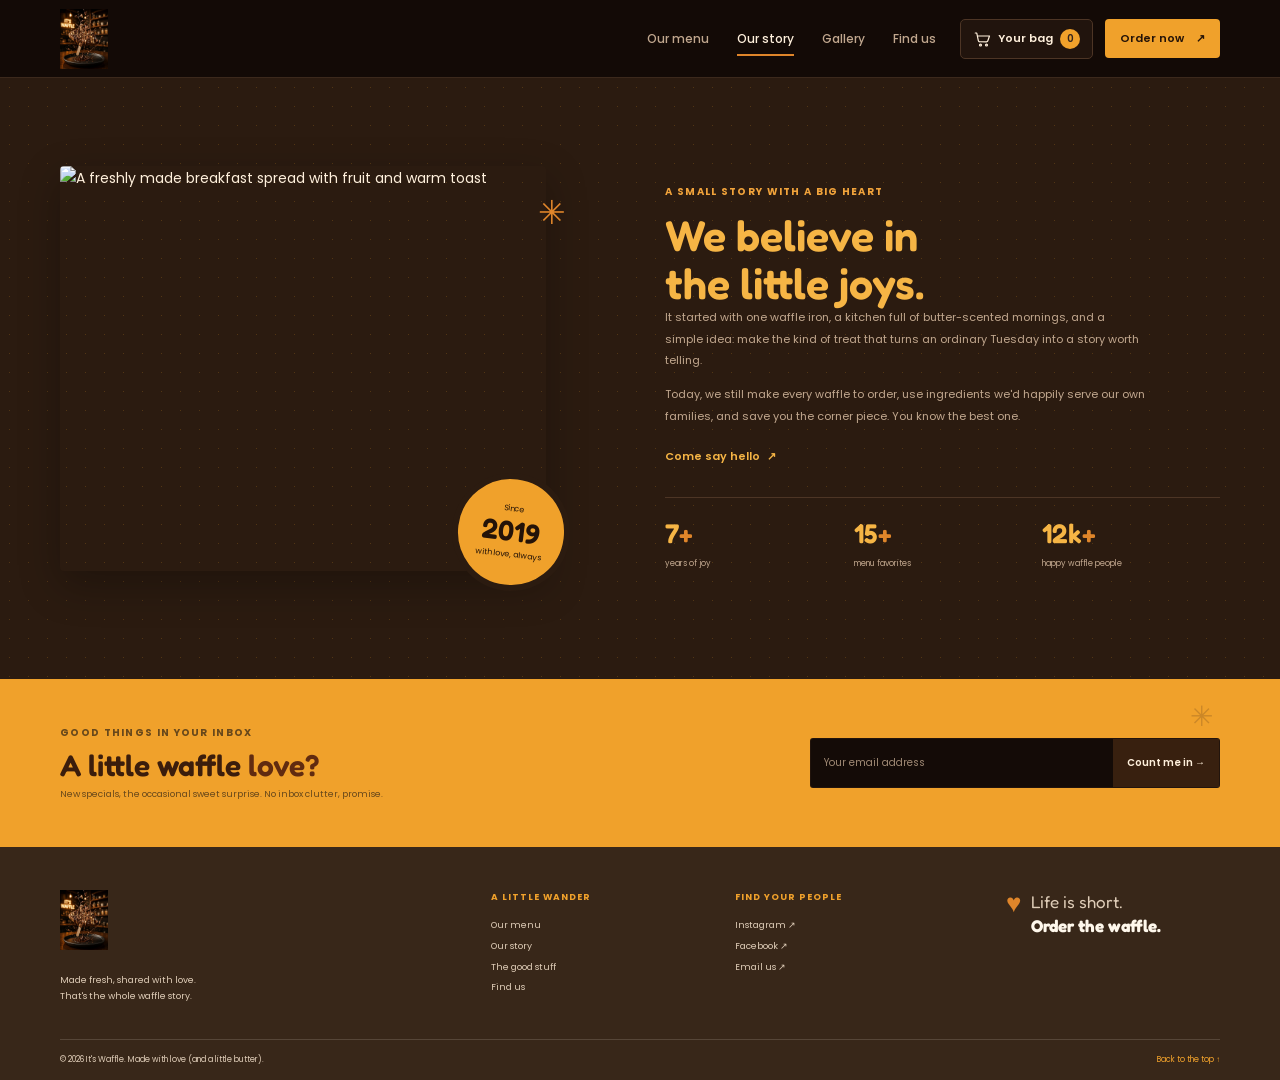
==== commit f1afb4a0: "added location" ====
--- a/about.html
+++ b/about.html
@@ -34,7 +34,265 @@
     <section class="newsletter-section" aria-labelledby="newsletter-title"><div class="newsletter-inner wrap reveal"><div><p class="eyebrow">Good things in your inbox</p><h2 id="newsletter-title">A little waffle <span>love?</span></h2><p>New specials, the occasional sweet surprise. No inbox clutter, promise.</p></div><form class="newsletter-form" id="newsletter-form" novalidate><label class="sr-only" for="newsletter-email">Your email address</label><input id="newsletter-email" type="email" autocomplete="email" placeholder="Your email address" required aria-describedby="newsletter-feedback"><button type="submit" aria-label="Subscribe to the newsletter">Count me in <span aria-hidden="true">→</span></button><small id="newsletter-feedback" role="status" aria-live="polite"></small></form><span class="newsletter-doodle" aria-hidden="true">✳</span></div></section>
   </main>
   <footer class="site-footer"><div class="footer-main wrap"><div class="footer-brand"><a class="brand" href="index.html#home" aria-label="It's Waffle home"><svg class="brand-mark" viewBox="0 0 48 48" aria-hidden="true"><rect x="7" y="7" width="34" height="34" rx="11" fill="currentColor"/><path d="M17 15v18m7-18v18m7-18v18M14 21h20m-20 7h20" fill="none" stroke="#fff8ec" stroke-linecap="round" stroke-width="2.4"/></svg><span>it's <b>waffle</b><small>GOOD THINGS, FRESHLY MADE</small></span></a><p>Made fresh, shared with love.<br>That's the whole waffle story.</p></div><div class="footer-links"><span class="footer-label">A little wander</span><a href="menu.html#menu">Our menu</a><a href="#story">Our story</a><a href="gallery.html#gallery">The good stuff</a><a href="contact.html#contact">Find us</a></div><div class="footer-links"><span class="footer-label">Find your people</span><a href="https://www.instagram.com/" target="_blank" rel="noreferrer">Instagram ↗</a><a href="https://www.facebook.com/" target="_blank" rel="noreferrer">Facebook ↗</a><a href="mailto:hello@itswaffle.example">Email us ↗</a></div><div class="footer-signoff"><span class="footer-heart" aria-hidden="true">♥</span><p>Life is short.<br><strong>Order the waffle.</strong></p></div></div><div class="footer-bottom wrap"><span>© <span id="current-year">2026</span> It's Waffle. Made with love (and a little butter).</span><a href="#top">Back to the top ↑</a></div></footer>
-  <div class="drawer-shell" id="drawer-shell" hidden><button class="drawer-backdrop" id="drawer-backdrop" type="button" aria-label="Close cart"></button><aside class="cart-drawer" id="cart-drawer" role="dialog" aria-modal="true" aria-labelledby="cart-title" tabindex="-1"><div class="cart-drawer-header"><div><p class="eyebrow">The good stuff</p><h2 id="cart-title">Your bag <span aria-hidden="true">♥</span></h2></div><button class="round-button cart-close" id="cart-close" type="button" aria-label="Close cart">×</button></div><div class="cart-items" id="cart-items" aria-live="polite"></div><div class="cart-empty" id="cart-empty"><span aria-hidden="true">♡</span><h3>Room for something lovely.</h3><p>Your next favorite is waiting in the menu.</p><button class="text-link cart-browse" id="cart-browse" type="button">Browse the menu <span aria-hidden="true">→</span></button></div><div class="cart-summary" id="cart-summary"><div class="cart-subtotal"><span>Subtotal</span><strong id="cart-subtotal">₹0</strong></div><p>Made fresh after you order. Tax included.</p><button class="button button-primary checkout-button" id="checkout-button" type="button">Let's make it official <span aria-hidden="true">→</span></button><small class="checkout-note">Checkout is a demo. Give us a call to place your order.</small></div></aside></div>
+  <div class="drawer-shell" id="drawer-shell" hidden>
+    <button class="drawer-backdrop" id="drawer-backdrop" type="button" aria-label="Close cart"></button>
+    <aside class="cart-drawer" id="cart-drawer" role="dialog" aria-modal="true" aria-labelledby="cart-title" tabindex="-1">
+      <!-- VIEW 1: CART BAG -->
+      <div class="cart-view" id="cart-view-bag">
+        <div class="cart-drawer-header">
+          <div><p class="eyebrow">The good stuff</p><h2 id="cart-title">Your bag <span aria-hidden="true">♥</span></h2></div>
+          <button class="round-button cart-close" id="cart-close" type="button" aria-label="Close cart">×</button>
+        </div>
+        <div class="cart-items" id="cart-items" aria-live="polite"></div>
+        <div class="cart-empty" id="cart-empty">
+          <span aria-hidden="true">♡</span>
+          <h3>Room for something lovely.</h3>
+          <p>Your next favorite is waiting in the menu.</p>
+          <button class="text-link cart-browse" id="cart-browse" type="button">Browse the menu <span aria-hidden="true">→</span></button>
+        </div>
+        <div class="cart-summary" id="cart-summary">
+          <div class="cart-subtotal"><span>Subtotal</span><strong id="cart-subtotal">₹0</strong></div>
+          <p>Made fresh after you order. Tax included.</p>
+          <button class="button button-primary checkout-button" id="checkout-button" type="button">Let's make it official <span aria-hidden="true">→</span></button>
+          <div class="checkout-delivery-badge" id="checkout-delivery-badge">
+            <span class="delivery-badge-icon" aria-hidden="true">📍</span>
+            <span>Delivery available in <strong>Hyderabad only</strong></span>
+          </div>
+        </div>
+      </div>
+
+      <!-- VIEW 2: CHECKOUT / DELIVERY DETAILS FORM -->
+      <div class="cart-view" id="cart-view-checkout" hidden>
+        <div class="cart-drawer-header checkout-drawer-header">
+          <button class="checkout-back-button" id="checkout-back-button" type="button" aria-label="Back to your bag">
+            <span aria-hidden="true">←</span> Back to bag
+          </button>
+          <button class="round-button cart-close" id="checkout-close" type="button" aria-label="Close checkout">×</button>
+        </div>
+        <div class="checkout-scroll-area">
+          <div class="checkout-heading-box">
+            <p class="eyebrow">Almost official</p>
+            <h2>Delivery Details</h2>
+          </div>
+
+          <!-- Hyderabad Exclusive Notice Banner -->
+          <div class="hyderabad-notice-banner" role="note">
+            <div class="hyderabad-notice-icon">🛵</div>
+            <div class="hyderabad-notice-content">
+              <strong>Delivery Available in Hyderabad Only</strong>
+              <p>Fresh waffles baked &amp; delivered hot across Hyderabad city limits.</p>
+            </div>
+          </div>
+
+          <form class="checkout-order-form" id="checkout-order-form" novalidate>
+            <!-- Fulfillment Type -->
+            <div class="order-type-selector" role="radiogroup" aria-label="Order fulfillment method">
+              <label class="order-type-option is-active" id="type-opt-delivery">
+                <input type="radio" name="orderType" value="delivery" checked>
+                <span class="order-type-label">🛵 Home Delivery</span>
+                <small>To your door in Hyderabad</small>
+              </label>
+              <label class="order-type-option" id="type-opt-pickup">
+                <input type="radio" name="orderType" value="pickup">
+                <span class="order-type-label">🛍️ Takeaway / Pickup</span>
+                <small>Jubilee Hills outlet</small>
+              </label>
+            </div>
+
+            <!-- Customer Details -->
+            <div class="checkout-form-section">
+              <h3 class="form-section-title">Customer Information</h3>
+              <div class="form-field">
+                <label for="order-name">Your Full Name <span class="required-star">*</span></label>
+                <input type="text" id="order-name" name="name" required placeholder="e.g. Manohar Sharma" autocomplete="name">
+                <span class="field-error" id="order-name-error"></span>
+              </div>
+              <div class="form-field">
+                <label for="order-phone">Mobile / WhatsApp Number <span class="required-star">*</span></label>
+                <div class="phone-input-wrap">
+                  <span class="phone-prefix">+91</span>
+                  <input type="tel" id="order-phone" name="phone" required placeholder="9876543210" maxlength="10" minlength="10" pattern="[6-9][0-9]{9}" inputmode="numeric" autocomplete="tel" title="10-digit mobile number starting with 6, 7, 8, or 9">
+                </div>
+                <span class="field-error" id="order-phone-error"></span>
+              </div>
+            </div>
+
+            <!-- Delivery Address Section -->
+            <div class="checkout-form-section" id="delivery-address-section">
+              <h3 class="form-section-title">Hyderabad Delivery Address</h3>
+              
+              <div class="form-field">
+                <label for="order-address">House / Flat / Street / Landmark <span class="required-star">*</span></label>
+                <input type="text" id="order-address" name="address" required placeholder="Flat 402, Sunshine Apts, Road No. 10" autocomplete="street-address">
+                <span class="field-error" id="order-address-error"></span>
+              </div>
+
+              <div class="form-field">
+                <label for="order-locality">Area / Locality in Hyderabad <span class="required-star">*</span></label>
+                <select id="order-locality" name="locality" required>
+                  <option value="" disabled selected>Select your Hyderabad locality</option>
+                  <option value="Jubilee Hills">Jubilee Hills</option>
+                  <option value="Banjara Hills">Banjara Hills</option>
+                  <option value="Madhapur / HITEC City">Madhapur / HITEC City</option>
+                  <option value="Gachibowli / Financial District">Gachibowli / Financial District</option>
+                  <option value="Kondapur">Kondapur</option>
+                  <option value="Kukatpally / KPHB">Kukatpally / KPHB</option>
+                  <option value="Begumpet">Begumpet</option>
+                  <option value="Ameerpet / SR Nagar">Ameerpet / SR Nagar</option>
+                  <option value="Somajiguda / Panjagutta">Somajiguda / Panjagutta</option>
+                  <option value="Secunderabad">Secunderabad</option>
+                  <option value="Himayatnagar">Himayatnagar</option>
+                  <option value="Tolichowki / Mehdipatnam">Tolichowki / Mehdipatnam</option>
+                  <option value="Manikonda / Puppalaguda">Manikonda / Puppalaguda</option>
+                  <option value="Miyapur / Chandanagar">Miyapur / Chandanagar</option>
+                  <option value="Other">Other Area in Hyderabad...</option>
+                </select>
+                <span class="field-error" id="order-locality-error"></span>
+              </div>
+
+              <div class="form-field" id="other-locality-wrap" hidden>
+                <label for="order-other-locality">Specify Hyderabad Area <span class="required-star">*</span></label>
+                <input type="text" id="order-other-locality" name="otherLocality" placeholder="Enter your area in Hyderabad">
+                <span class="field-error" id="order-other-locality-error"></span>
+              </div>
+
+              <div class="checkout-form-row">
+                <div class="form-field">
+                  <label for="order-city">City</label>
+                  <div class="locked-city-field">
+                    <input type="text" id="order-city" name="city" value="Hyderabad" readonly>
+                    <span class="locked-city-badge">📍 Hyderabad only</span>
+                  </div>
+                </div>
+
+                <div class="form-field">
+                  <label for="order-pincode">PIN Code <span class="required-star">*</span></label>
+                  <input type="text" id="order-pincode" name="pincode" required placeholder="500033" maxlength="6" inputmode="numeric">
+                  <span class="field-error" id="order-pincode-error"></span>
+                </div>
+              </div>
+            </div>
+
+            <!-- Store Pickup Info Section -->
+            <div class="checkout-form-section pickup-info-section" id="pickup-info-section" hidden>
+              <h3 class="form-section-title">Pickup Outlet Location</h3>
+              <div class="pickup-card">
+                <span class="pickup-card-icon">🏪</span>
+                <div>
+                  <strong>It's Waffle — Jubilee Hills</strong>
+                  <p>Road No. 36, Jubilee Hills, Hyderabad</p>
+                  <small>Fresh off the iron! Ready in approx. 15–20 mins</small>
+                </div>
+              </div>
+            </div>
+
+            <!-- Special Instructions -->
+            <div class="checkout-form-section">
+              <div class="form-field">
+                <label for="order-instructions">Special Instructions / Preferences <small>(Optional)</small></label>
+                <textarea id="order-instructions" name="instructions" rows="2" placeholder="e.g. Less sweet, extra chocolate syrup, ring doorbell..."></textarea>
+              </div>
+            </div>
+
+            <!-- Payment Method -->
+            <div class="checkout-form-section">
+              <h3 class="form-section-title">Payment Method</h3>
+              <div class="payment-methods" role="radiogroup">
+                <label class="payment-option is-active" id="pay-opt-upi">
+                  <input type="radio" name="paymentMethod" value="UPI on Delivery" checked>
+                  <span class="payment-title">📱 UPI on Delivery</span>
+                  <small>GPay, PhonePe, Paytm, or any QR code on delivery</small>
+                </label>
+                <label class="payment-option" id="pay-opt-cod">
+                  <input type="radio" name="paymentMethod" value="Cash on Delivery">
+                  <span class="payment-title">💵 Cash on Delivery</span>
+                  <small>Pay cash to the delivery partner</small>
+                </label>
+              </div>
+            </div>
+
+            <!-- Order Items Mini Breakdown -->
+            <div class="checkout-mini-summary">
+              <div class="mini-summary-header">
+                <span>Order Summary</span>
+                <span id="checkout-item-count">0 items</span>
+              </div>
+              <div class="mini-summary-list" id="checkout-summary-list"></div>
+              <div class="mini-summary-breakdown">
+                <div class="summary-line"><span>Subtotal</span><span id="checkout-subtotal">₹0</span></div>
+                <div class="summary-line"><span>Delivery (Hyderabad)</span><span class="free-delivery-tag">FREE</span></div>
+                <div class="summary-line summary-total"><span>Total to Pay</span><strong id="checkout-total">₹0</strong></div>
+              </div>
+            </div>
+
+            <!-- Submit Actions -->
+            <div class="checkout-actions">
+              <button type="submit" class="button button-primary checkout-confirm-btn" id="checkout-confirm-btn">
+                <span>Confirm Order (<span id="btn-total-price">₹0</span>)</span> <span aria-hidden="true">→</span>
+              </button>
+              <button type="button" class="button button-whatsapp checkout-whatsapp-btn" id="checkout-whatsapp-btn">
+                <svg viewBox="0 0 24 24" width="18" height="18" fill="currentColor" aria-hidden="true"><path d="M12.04 2C6.58 2 2.13 6.45 2.13 11.91C2.13 13.66 2.59 15.36 3.45 16.86L2.05 22L7.3 20.62C8.75 21.41 10.38 21.83 12.04 21.83C17.5 21.83 21.95 17.38 21.95 11.92C21.95 9.27 20.92 6.78 19.05 4.91C17.18 3.03 14.69 2 12.04 2M12.05 3.67C14.25 3.67 16.31 4.53 17.87 6.09C19.42 7.65 20.28 9.72 20.28 11.92C20.28 16.46 16.58 20.15 12.04 20.15C10.56 20.15 9.11 19.76 7.85 19.01L7.55 18.83L4.43 19.65L5.26 16.61L5.06 16.29C4.24 14.99 3.8 13.47 3.8 11.91C3.81 7.37 7.5 3.67 12.05 3.67M9.53 7.34C9.36 7.34 9.09 7.4 8.87 7.65C8.65 7.89 8.02 8.48 8.02 9.69C8.02 10.9 8.91 12.06 9.03 12.23C9.15 12.4 10.74 14.86 13.18 15.92C15.21 16.8 15.62 16.63 16.07 16.59C16.52 16.55 17.52 16 17.73 15.42C17.94 14.84 17.88 14.24C17.82 14.13 17.65 14.07 17.4 13.95C17.15 13.82 15.91 13.21 15.68 13.13C15.45 13.04 15.28 13 15.11 13.25C14.95 13.5 14.47 14.07 14.32 14.24C14.17 14.41 14.03 14.43 13.78 14.31C13.53 14.18 12.48 13.84 11.23 12.73C10.26 11.87 9.61 10.8 9.48 10.58C9.36 10.36 9.47 10.24 9.59 10.12C9.7 10.01 9.84 9.83 9.97 9.69C10.1 9.55 10.14 9.44 10.22 9.28C10.3 9.11 10.26 8.97 10.2 8.85C10.14 8.72 9.65 7.51 9.53 7.34Z"/></svg>
+                <span>Order via WhatsApp</span>
+              </button>
+            </div>
+          </form>
+        </div>
+      </div>
+
+      <!-- VIEW 3: ORDER SUCCESS CONFIRMATION -->
+      <div class="cart-view" id="cart-view-success" hidden>
+        <div class="cart-drawer-header">
+          <div><p class="eyebrow">Order Placed!</p><h2 id="success-title">It's Official! <span aria-hidden="true">🎉</span></h2></div>
+          <button class="round-button cart-close" id="success-close" type="button" aria-label="Close drawer">×</button>
+        </div>
+        <div class="checkout-success-body">
+          <div class="success-animation-circle">
+            <span class="success-check-icon">✓</span>
+          </div>
+          <h3>Waffles on the way!</h3>
+          <p class="success-lead">We've received your order and our chefs are heating up the waffle iron right now.</p>
+          
+          <div class="success-card">
+            <div class="success-card-row">
+              <span>Order ID</span>
+              <strong id="success-order-id">#WFL-HYD-0000</strong>
+            </div>
+            <div class="success-card-row">
+              <span>Delivery City</span>
+              <strong>📍 Hyderabad</strong>
+            </div>
+            <div class="success-card-row">
+              <span>Estimated Delivery</span>
+              <strong>⏱ 30–45 mins</strong>
+            </div>
+            <div class="success-card-row">
+              <span>Delivery To</span>
+              <span id="success-customer-details" class="success-multiline">-</span>
+            </div>
+            <div class="success-card-row">
+              <span>Payment Mode</span>
+              <span id="success-payment-method">-</span>
+            </div>
+            <div class="success-card-row success-total-row">
+              <span>Amount to Pay</span>
+              <strong id="success-amount">₹0</strong>
+            </div>
+          </div>
+
+          <div class="success-actions">
+            <a class="button button-whatsapp" id="success-whatsapp-btn" href="#" target="_blank" rel="noopener noreferrer">
+              <svg viewBox="0 0 24 24" width="18" height="18" fill="currentColor" aria-hidden="true"><path d="M12.04 2C6.58 2 2.13 6.45 2.13 11.91C2.13 13.66 2.59 15.36 3.45 16.86L2.05 22L7.3 20.62C8.75 21.41 10.38 21.83 12.04 21.83C17.5 21.83 21.95 17.38 21.95 11.92C21.95 9.27 20.92 6.78 19.05 4.91C17.18 3.03 14.69 2 12.04 2M12.05 3.67C14.25 3.67 16.31 4.53 17.87 6.09C19.42 7.65 20.28 9.72 20.28 11.92C20.28 16.46 16.58 20.15 12.04 20.15C10.56 20.15 9.11 19.76 7.85 19.01L7.55 18.83L4.43 19.65L5.26 16.61L5.06 16.29C4.24 14.99 3.8 13.47 3.8 11.91C3.81 7.37 7.5 3.67 12.05 3.67M9.53 7.34C9.36 7.34 9.09 7.4 8.87 7.65C8.65 7.89 8.02 8.48 8.02 9.69C8.02 10.9 8.91 12.06 9.03 12.23C9.15 12.4 10.74 14.86 13.18 15.92C15.21 16.8 15.62 16.63 16.07 16.59C16.52 16.55 17.52 16 17.73 15.42C17.94 14.84 17.88 14.24C17.82 14.13 17.65 14.07 17.4 13.95C17.15 13.82 15.91 13.21 15.68 13.13C15.45 13.04 15.28 13 15.11 13.25C14.95 13.5 14.47 14.07 14.32 14.24C14.17 14.41 14.03 14.43 13.78 14.31C13.53 14.18 12.48 13.84 11.23 12.73C10.26 11.87 9.61 10.8 9.48 10.58C9.36 10.36 9.47 10.24 9.59 10.12C9.7 10.01 9.84 9.83 9.97 9.69C10.1 9.55 10.14 9.44 10.22 9.28C10.3 9.11 10.26 8.97 10.2 8.85C10.14 8.72 9.65 7.51 9.53 7.34Z"/></svg>
+              <span>Share / Track on WhatsApp</span>
+            </a>
+            <button class="button button-primary success-continue-btn" id="success-continue-btn" type="button">
+              Order More Waffles <span aria-hidden="true">→</span>
+            </button>
+          </div>
+        </div>
+      </div>
+    </aside>
+  </div>
+
   <button class="back-to-top" id="back-to-top" type="button" aria-label="Back to top"><svg viewBox="0 0 24 24" aria-hidden="true"><path d="m6 14 6-6 6 6M12 8v12"/></svg></button>
 </body>
 </html>
--- a/style.css
+++ b/style.css
@@ -1,21 +1,21 @@
 :root {
-  color-scheme: light;
-  --gold: #f4b942;
-  --gold-deep: #d99816;
-  --chocolate: #4a2c1a;
-  --chocolate-soft: #74533c;
-  --cream: #fff8ec;
-  --paper: #fffdf8;
-  --strawberry: #e4572e;
-  --strawberry-dark: #b93b1e;
+  color-scheme: dark;
+  --gold: #f0a12b;
+  --gold-deep: #ffc15a;
+  --chocolate: #f6b545;
+  --chocolate-soft: #e2a865;
+  --cream: #140b07;
+  --paper: #20130d;
+  --strawberry: #df852a;
+  --strawberry-dark: #f1a33b;
   --mint: #d8e7d4;
-  --ink: #34251c;
-  --muted: #74675d;
-  --line: #eadfce;
-  --surface: #fffdf8;
-  --surface-warm: #f8efdf;
-  --shadow-soft: 0 14px 40px rgb(74 44 26 / 9%);
-  --shadow-card: 0 8px 24px rgb(74 44 26 / 8%);
+  --ink: #fff0dc;
+  --muted: #c1a78e;
+  --line: #4d3525;
+  --surface: #21140d;
+  --surface-warm: #2b1b10;
+  --shadow-soft: 0 14px 40px rgb(0 0 0 / 28%);
+  --shadow-card: 0 8px 24px rgb(0 0 0 / 22%);
   --font-display: 'Fredoka', 'Trebuchet MS', sans-serif;
   --font-body: 'Poppins', 'Trebuchet MS', sans-serif;
   --header-height: 78px;
@@ -61,10 +61,12 @@
 .site-header { position: sticky; z-index: 30; top: 0; height: var(--header-height); background: color-mix(in srgb, var(--cream) 94%, transparent); border-bottom: 1px solid color-mix(in srgb, var(--line) 72%, transparent); backdrop-filter: blur(14px); }
 .header-inner, .primary-nav, .header-actions { display: flex; align-items: center; }
 .header-inner { height: 100%; justify-content: space-between; gap: 24px; }
-.brand { display: inline-flex; align-items: center; flex: 0 0 auto; gap: 8px; color: var(--chocolate); font: 500 22px/1 var(--font-display); letter-spacing: 0; }
-.brand-mark { width: 42px; height: 42px; color: var(--gold); }
+.brand { display: inline-flex; align-items: center; flex: 0 0 auto; gap: 10px; color: var(--chocolate); font: 600 25px/1 var(--font-display); letter-spacing: 0; white-space: nowrap; animation: none; transform: none; }
+.brand-mark { width: 52px; height: 52px; flex: 0 0 auto; color: var(--gold); }
 .brand b { font-weight: 700; }
-.brand small { display: block; margin-top: 5px; color: var(--muted); font: 600 7px/1 var(--font-body); letter-spacing: 1px; }
+.brand small { display: block; margin-top: 5px; color: var(--muted); font: 600 8px/1 var(--font-body); letter-spacing: 1px; }
+.brand-logo-img { display: block; width: 205px; height: 60px; object-fit: contain; object-position: left center; }
+.brand.has-image-logo > .brand-mark, .brand.has-image-logo > span { display: none; }
 .primary-nav { gap: 28px; margin-left: auto; }
 .primary-nav a { position: relative; color: var(--muted); font-size: 12px; font-weight: 500; transition: color .2s; }
 .primary-nav a::after { position: absolute; right: 0; bottom: -7px; left: 0; height: 2px; background: var(--strawberry); content: ''; transform: scaleX(0); transform-origin: left; transition: transform .2s; }
@@ -82,7 +84,7 @@
 .cart-count { display: grid; min-width: 20px; height: 20px; place-items: center; border-radius: 50%; background: var(--gold); color: #34251c; font-size: 10px; }
 .button { display: inline-flex; align-items: center; justify-content: center; gap: 12px; min-height: 48px; padding: 0 22px; border: 0; border-radius: 4px; cursor: pointer; font-size: 12px; font-weight: 600; transition: background .2s, color .2s, transform .2s, box-shadow .2s; }
 .button:hover { transform: translateY(-2px); box-shadow: 0 8px 18px rgb(74 44 26 / 12%); }
-.button-primary { background: var(--chocolate); color: #fff8ec; }
+.button-primary { background: var(--gold); color: #241308; }
 .button-primary:hover { background: var(--strawberry-dark); }
 .button-small { min-height: 39px; padding-inline: 15px; font-size: 11px; }
 .menu-toggle { display: none; }
@@ -115,8 +117,8 @@
 .hero-visual { position: relative; min-width: 0; padding: 15px 20px 20px 0; }
 .hero-photo-frame { position: relative; width: 100%; height: 405px; overflow: hidden; border-radius: 48% 48% 7px 7px; background: var(--gold); box-shadow: var(--shadow-soft); transform: rotate(1.5deg); }
 .hero-photo-frame::after { position: absolute; inset: 0; border: 9px solid rgb(255 248 236 / 27%); border-radius: inherit; content: ''; pointer-events: none; }
-.hero-photo-frame img { width: 100%; height: 100%; object-fit: cover; object-position: center 52%; }
-.hero-sticker { position: absolute; top: 35px; right: 0; display: grid; width: 87px; height: 87px; align-content: center; justify-items: center; border: 4px solid var(--cream); border-radius: 50%; background: var(--gold); color: var(--chocolate); text-align: center; transform: rotate(9deg); }
+.hero-photo-frame img { width: 100%; height: 100%; object-fit: cover; object-position: center 30%; }
+.hero-sticker { position: absolute; top: 35px; right: 0; display: grid; width: 87px; height: 87px; align-content: center; justify-items: center; border: 4px solid var(--cream); border-radius: 50%; background: var(--gold); color: #241308; text-align: center; transform: rotate(9deg); }
 .hero-sticker span { font-size: 18px; line-height: 1.2; }
 .hero-sticker small { font-size: 8px; font-weight: 700; line-height: 1.2; letter-spacing: .4px; }
 .hero-caption { position: absolute; bottom: 0; left: -37px; display: flex; align-items: center; gap: 10px; padding: 12px 18px 12px 12px; border: 1px solid var(--line); border-radius: 4px; background: var(--surface); box-shadow: var(--shadow-card); color: var(--muted); font-size: 9px; line-height: 1.5; }
@@ -137,7 +139,7 @@
 .category-tabs { display: flex; flex-wrap: wrap; gap: 7px; }
 .category-tab { min-height: 34px; padding: 0 13px; border: 1px solid var(--line); border-radius: 3px; background: transparent; color: var(--muted); cursor: pointer; font-size: 9px; font-weight: 500; transition: background .2s, color .2s, border-color .2s; }
 .category-tab:hover { border-color: var(--gold-deep); color: var(--ink); }
-.category-tab.is-active { border-color: var(--chocolate); background: var(--chocolate); color: #fff8ec; }
+.category-tab.is-active { border-color: var(--gold); background: var(--gold); color: #241308; }
 .search-field { display: flex; width: 220px; min-width: 180px; align-items: center; gap: 8px; padding: 0 9px; border: 1px solid var(--line); border-radius: 3px; background: var(--surface); }
 .search-field svg { width: 16px; height: 16px; flex: 0 0 auto; fill: none; stroke: var(--muted); stroke-linecap: round; stroke-width: 1.8; }
 .search-field input { width: 100%; min-width: 0; height: 36px; border: 0; outline: 0; background: transparent; color: var(--ink); font-size: 9px; }
@@ -166,7 +168,7 @@
 .story-inner { display: grid; grid-template-columns: .92fr 1fr; align-items: center; gap: 95px; }
 .story-visual { position: relative; padding: 0 24px 20px 0; }
 .story-visual > img { width: 100%; height: 405px; border-radius: 4px; object-fit: cover; box-shadow: var(--shadow-soft); }
-.story-photo-tag { position: absolute; right: 0; bottom: 0; display: grid; width: 118px; height: 118px; align-content: center; justify-items: center; border: 6px solid var(--surface-warm); border-radius: 50%; background: var(--gold); color: var(--chocolate); transform: rotate(7deg); }
+.story-photo-tag { position: absolute; right: 0; bottom: 0; display: grid; width: 118px; height: 118px; align-content: center; justify-items: center; border: 6px solid var(--surface-warm); border-radius: 50%; background: var(--gold); color: #241308; transform: rotate(7deg); }
 .story-photo-tag span { font-size: 8px; line-height: 1.5; }
 .story-photo-tag strong { font: 600 28px/1.2 var(--font-display); }
 .story-doodle { position: absolute; top: 18px; right: 4px; color: var(--strawberry); font-size: 33px; }
@@ -194,7 +196,7 @@
 .feature-card h2, .feature-card h3 { margin-bottom: 7px; color: var(--chocolate); font: 500 18px/1.2 var(--font-display); }
 .feature-card p { margin: 0; color: var(--muted); font-size: 9px; line-height: 1.8; }
 
-.reviews-section { overflow: hidden; background: var(--chocolate); color: #fff8ec; }
+.reviews-section { overflow: hidden; background: #190e08; color: #fff0dc; }
 .reviews-inner { display: grid; grid-template-columns: .75fr 1fr; align-items: center; gap: 80px; }
 .reviews-heading .eyebrow { color: var(--gold); }
 .reviews-heading h2 { color: #fff8ec; }
@@ -261,6 +263,7 @@
 .map-frame iframe { width: 100%; height: 100%; border: 0; filter: saturate(.75); }
 .map-label { position: absolute; bottom: 9px; left: 9px; padding: 6px 10px; border-radius: 2px; background: var(--surface); box-shadow: var(--shadow-card); color: var(--chocolate); font-size: 9px; font-weight: 600; pointer-events: none; }
 .map-label span { margin-right: 3px; color: var(--strawberry); font-size: 13px; }
+.map-label [data-shop-area] { margin-left: 3px; color: inherit; font-size: inherit; }
 .contact-form { padding: 27px; border: 1px solid var(--line); border-radius: 3px; background: var(--surface); box-shadow: var(--shadow-card); }
 .contact-form .eyebrow { margin-bottom: 5px; }
 .contact-form h2, .contact-form h3 { margin-bottom: 5px; font-size: 27px; line-height: 1.2; }
@@ -278,15 +281,15 @@
 .form-feedback:not(:empty) { margin-top: 10px; }
 :root[data-theme='dark'] .form-feedback { color: #9dd5a9; }
 
-.newsletter-section { overflow: hidden; background: var(--gold); color: var(--chocolate); }
+.newsletter-section { overflow: hidden; background: var(--gold); color: #241308; }
 .newsletter-inner { position: relative; display: flex; align-items: center; justify-content: space-between; gap: 40px; padding-block: 45px; }
 .newsletter-inner .eyebrow { margin-bottom: 5px; color: #68481b; }
-.newsletter-inner h2 { margin-bottom: 4px; color: var(--chocolate); font: 600 30px/1.2 var(--font-display); }
-.newsletter-inner h2 span { color: var(--strawberry-dark); }
+.newsletter-inner h2 { margin-bottom: 4px; color: #3b1d0c; font: 600 30px/1.2 var(--font-display); }
+.newsletter-inner h2 span { color: #612b10; }
 .newsletter-inner > div > p:last-child { margin: 0; color: #68481b; font-size: 9px; }
 .newsletter-form { position: relative; display: flex; width: min(410px, 48%); flex: 0 0 auto; border: 1px solid rgb(74 44 26 / 28%); border-radius: 3px; background: var(--cream); }
 .newsletter-form input { width: 100%; min-width: 0; height: 48px; padding-inline: 13px; border: 0; outline: 0; background: transparent; color: var(--ink); font-size: 10px; }
-.newsletter-form button { flex: 0 0 auto; padding-inline: 14px; border: 0; background: var(--chocolate); color: #fff8ec; cursor: pointer; font-size: 10px; font-weight: 600; }
+.newsletter-form button { flex: 0 0 auto; padding-inline: 14px; border: 0; background: #38200f; color: #fff0dc; cursor: pointer; font-size: 10px; font-weight: 600; }
 .newsletter-form button:hover { background: var(--strawberry-dark); }
 .newsletter-form small { position: absolute; top: calc(100% + 4px); left: 3px; color: var(--chocolate); font-size: 8px; }
 .newsletter-doodle { position: absolute; top: 13px; right: 7px; color: rgb(74 44 26 / 22%); font-size: 28px; }
@@ -344,6 +347,133 @@
 .checkout-button { width: 100%; }
 .checkout-note { display: block; margin-top: 8px; color: var(--muted); font-size: 8px; text-align: center; }
 
+/* Cart Drawer Multi-view Layout */
+.cart-drawer { width: min(480px, 100%); }
+.cart-view { display: flex; flex-direction: column; height: 100%; min-height: 0; }
+.cart-view[hidden] { display: none !important; }
+
+/* Delivery Available in Hyderabad Badge in Bag View */
+.checkout-delivery-badge { display: flex; align-items: center; justify-content: center; gap: 8px; margin-top: 12px; padding: 10px 14px; border: 1px dashed var(--gold); border-radius: 8px; background: color-mix(in srgb, var(--gold) 10%, transparent); color: var(--chocolate); font-size: 12.5px; font-weight: 500; text-align: center; }
+.checkout-delivery-badge strong { color: var(--gold-deep); font-weight: 700; }
+.delivery-badge-icon { font-size: 16px; line-height: 1; }
+
+/* Checkout Drawer Header & Back Button */
+.checkout-drawer-header { display: flex; align-items: center; justify-content: space-between; padding-bottom: 12px; border-bottom: 1px solid var(--line); }
+.checkout-back-button { display: inline-flex; align-items: center; gap: 8px; padding: 8px 14px; border: 1px solid var(--line); border-radius: 6px; background: var(--surface-warm); color: var(--chocolate); cursor: pointer; font-size: 13px; font-weight: 600; transition: background .2s, border-color .2s, transform .15s; }
+.checkout-back-button:hover { background: var(--gold); color: #241308; border-color: var(--gold); }
+
+/* Checkout Scroll Area */
+.checkout-scroll-area { flex: 1; overflow-y: auto; padding-top: 16px; padding-right: 4px; }
+.checkout-scroll-area::-webkit-scrollbar { width: 6px; }
+.checkout-scroll-area::-webkit-scrollbar-thumb { background: var(--line); border-radius: 4px; }
+.checkout-heading-box { margin-bottom: 16px; }
+.checkout-heading-box h2 { margin: 0; font-size: 26px; color: var(--chocolate); }
+.checkout-heading-box .eyebrow { margin-bottom: 4px; }
+
+/* Hyderabad Exclusive Notice Banner */
+.hyderabad-notice-banner { display: flex; align-items: flex-start; gap: 14px; margin-bottom: 20px; padding: 14px 16px; border: 1px solid rgba(240, 161, 43, 0.4); border-radius: 10px; background: linear-gradient(135deg, color-mix(in srgb, var(--gold) 16%, var(--surface-warm)), var(--surface-warm)); box-shadow: 0 4px 16px rgb(0 0 0 / 15%); }
+.hyderabad-notice-icon { font-size: 26px; line-height: 1.2; flex: 0 0 auto; }
+.hyderabad-notice-content strong { display: block; color: var(--gold-deep); font-size: 14px; font-weight: 700; margin-bottom: 3px; }
+.hyderabad-notice-content p { margin: 0; color: var(--ink); font-size: 12.5px; line-height: 1.5; opacity: 0.9; }
+
+/* Order Fulfillment Toggle */
+.order-type-selector { display: grid; grid-template-columns: 1fr 1fr; gap: 12px; margin-bottom: 20px; }
+.order-type-option { position: relative; display: flex; flex-direction: column; padding: 12px 14px; border: 1px solid var(--line); border-radius: 8px; background: var(--surface-warm); cursor: pointer; transition: border-color .2s, background .2s, transform .15s; }
+.order-type-option input { position: absolute; opacity: 0; pointer-events: none; }
+.order-type-option:hover { border-color: var(--gold-deep); }
+.order-type-option.is-active { border-color: var(--gold); background: color-mix(in srgb, var(--gold) 15%, var(--surface-warm)); box-shadow: 0 0 0 1.5px var(--gold); }
+.order-type-label { font-size: 13.5px; font-weight: 700; color: var(--chocolate); }
+.order-type-option small { margin-top: 3px; color: var(--muted); font-size: 11.5px; }
+
+/* Checkout Form Sections */
+.checkout-form-section { margin-bottom: 18px; padding-bottom: 18px; border-bottom: 1px solid var(--line); }
+.form-section-title { margin: 0 0 12px; color: var(--gold-deep); font-size: 12px; font-weight: 700; letter-spacing: 0.9px; text-transform: uppercase; }
+.required-star { color: #f87171; margin-left: 2px; }
+.checkout-order-form .form-field { margin-bottom: 12px; }
+.checkout-order-form .form-field label { display: block; margin-bottom: 6px; color: var(--chocolate); font-size: 13px; font-weight: 600; }
+.checkout-order-form input, .checkout-order-form select, .checkout-order-form textarea { display: block; width: 100%; padding: 10px 12px; border: 1px solid var(--line); border-radius: 6px; background: var(--surface); color: var(--ink); font-size: 13.5px; transition: border-color .2s, box-shadow .2s; }
+.checkout-order-form input:focus, .checkout-order-form select:focus, .checkout-order-form textarea:focus { border-color: var(--gold); outline: none; box-shadow: 0 0 0 2px color-mix(in srgb, var(--gold) 30%, transparent); }
+.checkout-order-form select { cursor: pointer; }
+.checkout-order-form select option { background: var(--surface); color: var(--ink); }
+.checkout-order-form textarea { min-height: 72px; resize: vertical; }
+.checkout-form-row { display: grid; grid-template-columns: 1.2fr 1fr; gap: 12px; }
+
+/* Field Error */
+.field-error { display: block; min-height: 16px; margin-top: 4px; color: #ff8b7b; font-size: 11px; font-weight: 500; }
+[aria-invalid='true'] { border-color: #ff6b6b !important; }
+
+/* Phone Prefix Wrap */
+.phone-input-wrap { display: flex; align-items: center; border: 1px solid var(--line); border-radius: 6px; background: var(--surface); overflow: hidden; }
+.phone-input-wrap:focus-within { border-color: var(--gold); box-shadow: 0 0 0 2px color-mix(in srgb, var(--gold) 30%, transparent); }
+.phone-prefix { padding-inline: 12px; color: var(--chocolate); font-size: 13.5px; font-weight: 700; background: var(--surface-warm); border-right: 1px solid var(--line); line-height: 42px; user-select: none; }
+.phone-input-wrap input { border: 0 !important; border-radius: 0 !important; background: transparent !important; box-shadow: none !important; height: 42px; }
+
+/* Locked City Field */
+.locked-city-field { position: relative; display: flex; align-items: center; }
+.locked-city-field input { padding-right: 110px; background: var(--surface-warm) !important; color: var(--muted); font-weight: 600; cursor: not-allowed; }
+.locked-city-badge { position: absolute; right: 8px; padding: 4px 8px; border-radius: 4px; background: var(--gold); color: #241308; font-size: 11px; font-weight: 700; pointer-events: none; }
+
+/* Pickup Info Box */
+.pickup-card { display: flex; align-items: flex-start; gap: 14px; padding: 14px; border: 1px dashed var(--gold); border-radius: 8px; background: color-mix(in srgb, var(--gold) 10%, var(--surface-warm)); }
+.pickup-card-icon { font-size: 26px; line-height: 1; flex: 0 0 auto; }
+.pickup-card strong { display: block; color: var(--chocolate); font-size: 14px; }
+.pickup-card p { margin: 3px 0 5px; color: var(--ink); font-size: 13px; line-height: 1.4; }
+.pickup-card small { color: var(--gold-deep); font-size: 11.5px; font-weight: 600; }
+
+/* Payment Methods */
+.payment-methods { display: grid; grid-template-columns: 1fr; gap: 10px; }
+.payment-option { position: relative; display: flex; flex-direction: column; padding: 12px 14px; border: 1px solid var(--line); border-radius: 8px; background: var(--surface-warm); cursor: pointer; transition: border-color .2s, background .2s; }
+.payment-option input { position: absolute; opacity: 0; pointer-events: none; }
+.payment-option:hover { border-color: var(--gold-deep); }
+.payment-option.is-active { border-color: var(--gold); background: color-mix(in srgb, var(--gold) 14%, var(--surface-warm)); box-shadow: 0 0 0 1.5px var(--gold); }
+.payment-title { font-size: 13.5px; font-weight: 700; color: var(--chocolate); }
+.payment-option small { margin-top: 3px; color: var(--muted); font-size: 12px; }
+
+/* Mini Summary Box */
+.checkout-mini-summary { margin-bottom: 20px; padding: 14px; border: 1px solid var(--line); border-radius: 8px; background: var(--surface-warm); }
+.mini-summary-header { display: flex; justify-content: space-between; margin-bottom: 10px; padding-bottom: 8px; border-bottom: 1px solid var(--line); font-size: 12px; font-weight: 700; color: var(--chocolate); text-transform: uppercase; letter-spacing: 0.6px; }
+.mini-summary-list { display: flex; flex-direction: column; gap: 7px; margin-bottom: 12px; max-height: 150px; overflow-y: auto; }
+.mini-summary-item { display: flex; justify-content: space-between; color: var(--ink); font-size: 13px; }
+.mini-summary-item span:first-child { color: var(--muted); }
+.mini-summary-breakdown { padding-top: 10px; border-top: 1px dashed var(--line); display: flex; flex-direction: column; gap: 6px; font-size: 13px; }
+.summary-line { display: flex; justify-content: space-between; color: var(--muted); }
+.free-delivery-tag { color: #52a36b; font-weight: 700; background: color-mix(in srgb, #52a36b 18%, transparent); padding: 2px 7px; border-radius: 4px; font-size: 11.5px; }
+.summary-line.summary-total { margin-top: 6px; padding-top: 8px; border-top: 1px solid var(--line); color: var(--ink); font-size: 14.5px; font-weight: 700; }
+.summary-line.summary-total strong { color: var(--gold-deep); font-size: 16px; }
+
+/* Actions */
+.checkout-actions { display: flex; flex-direction: column; gap: 10px; padding-bottom: 14px; }
+.checkout-confirm-btn { width: 100%; min-height: 48px; font-size: 14px; font-weight: 700; border-radius: 8px; }
+.button-whatsapp { display: inline-flex; align-items: center; justify-content: center; gap: 10px; width: 100%; min-height: 46px; border: 0; border-radius: 8px; background: #25D366; color: #ffffff !important; font-size: 14px; font-weight: 700; cursor: pointer; text-decoration: none; transition: background .2s, transform .2s, box-shadow .2s; }
+.button-whatsapp svg { flex: 0 0 auto; fill: currentColor; }
+.button-whatsapp:hover { background: #20ba59; transform: translateY(-2px); box-shadow: 0 6px 18px rgb(37 211 102 / 30%); color: #ffffff !important; }
+
+/* Success Confirmation Screen */
+.checkout-success-body { flex: 1; overflow-y: auto; display: flex; flex-direction: column; align-items: center; text-align: center; padding: 24px 14px 14px; }
+.success-animation-circle { width: 64px; height: 64px; border-radius: 50%; background: color-mix(in srgb, #52a36b 20%, transparent); border: 2px solid #52a36b; color: #52a36b; display: grid; place-items: center; font-size: 30px; font-weight: 700; margin-bottom: 14px; animation: bounce-in .5s cubic-bezier(0.175, 0.885, 0.32, 1.275) both; }
+@keyframes bounce-in { 0% { transform: scale(0.3); opacity: 0; } 70% { transform: scale(1.15); } 100% { transform: scale(1); opacity: 1; } }
+.checkout-success-body h3 { margin: 0 0 8px; font-size: 24px; color: var(--chocolate); }
+.success-lead { margin: 0 0 20px; color: var(--muted); font-size: 13px; line-height: 1.6; max-width: 320px; }
+.success-card { width: 100%; padding: 16px; border: 1px solid var(--line); border-radius: 8px; background: var(--surface-warm); text-align: left; margin-bottom: 22px; display: flex; flex-direction: column; gap: 10px; }
+.success-card-row { display: flex; justify-content: space-between; align-items: flex-start; gap: 12px; font-size: 13px; }
+.success-card-row span:first-child { color: var(--muted); flex: 0 0 auto; }
+.success-card-row strong, .success-card-row .success-multiline { text-align: right; color: var(--ink); }
+.success-card-row.success-total-row { padding-top: 10px; border-top: 1px solid var(--line); font-size: 14.5px; }
+.success-card-row.success-total-row strong { color: var(--gold-deep); font-size: 16px; }
+.success-actions { width: 100%; display: flex; flex-direction: column; gap: 10px; }
+.success-continue-btn { width: 100%; min-height: 46px; font-size: 14px; font-weight: 700; border-radius: 8px; }
+
+/* Admin Orders Management */
+.admin-order-card { padding: 14px; border: 1px solid var(--line); border-radius: 6px; background: var(--surface); margin-bottom: 12px; display: flex; flex-direction: column; gap: 8px; }
+.admin-order-header { display: flex; justify-content: space-between; align-items: center; border-bottom: 1px solid var(--line); padding-bottom: 6px; }
+.admin-order-id { font-weight: 700; color: var(--gold-deep); font-size: 12px; }
+.admin-order-time { color: var(--muted); font-size: 11px; }
+.admin-order-status { padding: 3px 8px; border-radius: 4px; font-size: 11px; font-weight: 600; background: color-mix(in srgb, var(--gold) 20%, transparent); color: var(--gold-deep); }
+.admin-order-meta { display: grid; grid-template-columns: 1fr 1fr; gap: 6px; font-size: 12px; }
+.admin-order-items { padding: 8px 0; border-top: 1px dashed var(--line); border-bottom: 1px dashed var(--line); font-size: 12px; color: var(--muted); }
+.admin-order-footer { display: flex; justify-content: space-between; align-items: center; font-size: 13px; }
+.admin-order-total { font-weight: 700; color: var(--chocolate); font-size: 14px; }
+
 .back-to-top { position: fixed; z-index: 25; right: 22px; bottom: 22px; display: grid; width: 42px; height: 42px; place-items: center; border: 0; border-radius: 50%; background: var(--chocolate); color: #fff8ec; box-shadow: var(--shadow-card); cursor: pointer; opacity: 0; pointer-events: none; transform: translateY(10px); transition: opacity .2s, transform .2s; }
 .back-to-top.is-visible { opacity: 1; pointer-events: auto; transform: translateY(0); }
 .back-to-top svg { width: 19px; height: 19px; fill: none; stroke: currentColor; stroke-linecap: round; stroke-linejoin: round; stroke-width: 1.8; }
@@ -388,8 +518,10 @@
   .wrap { width: min(100% - 32px, 560px); }
   .section-pad { padding-block: 65px; }
   .header-inner { gap: 10px; }
-  .brand { font-size: 19px; }
-  .brand-mark { width: 37px; height: 37px; }
+  .brand { gap: 8px; font-size: 20px; }
+  .brand-mark { width: 43px; height: 43px; }
+  .brand small { font-size: 7px; }
+  .brand-logo-img { width: 170px; height: 50px; }
   .header-actions { gap: 7px; }
   .theme-toggle { width: 34px; height: 34px; }
   .cart-trigger { gap: 5px; min-height: 35px; padding-inline: 8px; }
@@ -469,6 +601,9 @@
 }
 @media (max-width: 390px) {
   .wrap { width: calc(100% - 26px); }
+  .brand { font-size: 18px; }
+  .brand-mark { width: 39px; height: 39px; }
+  .brand-logo-img { width: 150px; height: 44px; }
   .hero h1 { font-size: 39px; }
   .hero-kicker { flex-wrap: wrap; gap: 6px; font-size: 8px; }
   .hero-photo-frame { height: 230px; }
@@ -489,3 +624,95 @@
   *, *::before, *::after { scroll-behavior: auto !important; animation-duration: .01ms !important; animation-iteration-count: 1 !important; transition-duration: .01ms !important; }
   .reveal { opacity: 1; transform: none; }
 }
+
+.admin-topbar { position: sticky; z-index: 20; top: 0; border-bottom: 1px solid var(--line); background: var(--cream); }
+.admin-topbar-inner { display: flex; min-height: 70px; align-items: center; justify-content: space-between; gap: 20px; }
+.admin-page { padding-block: 38px 70px; }
+.admin-heading { display: flex; align-items: flex-end; justify-content: space-between; gap: 24px; }
+.admin-heading h1 { margin: 0; color: var(--chocolate); font: 600 38px/1.1 var(--font-display); }
+.admin-intro { margin: 8px 0 0; color: var(--muted); font-size: 11px; }
+.admin-reset, .admin-delete { min-height: 38px; padding: 0 13px; border: 1px solid var(--line); border-radius: 3px; background: var(--surface); color: var(--muted); cursor: pointer; font-size: 10px; font-weight: 600; }
+.admin-reset:hover { border-color: var(--strawberry); color: var(--strawberry-dark); }
+.admin-storage-note { margin: 20px 0 0; padding: 10px 13px; border-left: 3px solid var(--gold); background: var(--surface-warm); color: var(--muted); font-size: 9px; }
+.admin-tabs { display: flex; gap: 4px; margin-top: 25px; overflow-x: auto; border-bottom: 1px solid var(--line); }
+.admin-tab { flex: 0 0 auto; min-height: 42px; padding: 0 14px; border: 0; border-bottom: 2px solid transparent; background: transparent; color: var(--muted); cursor: pointer; font-size: 10px; font-weight: 600; }
+.admin-tab:hover, .admin-tab.is-active { color: var(--chocolate); }
+.admin-tab.is-active { border-bottom-color: var(--strawberry); }
+.admin-feedback { min-height: 23px; margin: 10px 0 0; color: #287044; font-size: 9px; }
+:root[data-theme='dark'] .admin-feedback { color: #9dd5a9; }
+.admin-workspace { display: grid; grid-template-columns: minmax(260px, .85fr) minmax(360px, 1.35fr); align-items: start; gap: 18px; }
+.admin-records, .admin-editor { min-width: 0; border: 1px solid var(--line); border-radius: 3px; background: var(--surface); box-shadow: var(--shadow-card); }
+.admin-records { padding: 17px; }
+.admin-records-heading { display: flex; align-items: center; justify-content: space-between; gap: 12px; margin-bottom: 12px; }
+.admin-records-heading .eyebrow, .admin-editor-heading .eyebrow { margin-bottom: 3px; }
+.admin-records-heading h2, .admin-editor-heading h2 { margin: 0; color: var(--chocolate); font: 500 22px/1.2 var(--font-display); }
+.admin-add { min-height: 36px; padding-inline: 12px; font-size: 10px; }
+.admin-add span { font-size: 15px; }
+.admin-record-list { display: grid; gap: 6px; max-height: 560px; overflow-y: auto; }
+.admin-record { display: grid; gap: 3px; width: 100%; padding: 10px 11px; border: 1px solid var(--line); border-radius: 2px; background: transparent; color: var(--ink); cursor: pointer; text-align: left; }
+.admin-record:hover, .admin-record.is-selected { border-color: var(--gold-deep); background: var(--surface-warm); }
+.admin-record strong { overflow: hidden; color: var(--chocolate); font-size: 10px; text-overflow: ellipsis; white-space: nowrap; }
+.admin-record span { display: -webkit-box; overflow: hidden; color: var(--muted); font-size: 8px; line-height: 1.5; -webkit-box-orient: vertical; -webkit-line-clamp: 2; line-clamp: 2; }
+.admin-empty { color: var(--muted); font-size: 10px; }
+.admin-editor { padding: 20px; }
+.admin-editor-heading { margin-bottom: 17px; }
+.admin-fields { display: grid; grid-template-columns: repeat(2, minmax(0, 1fr)); gap: 12px; }
+.admin-field { display: flex; min-width: 0; flex-direction: column; gap: 5px; color: var(--chocolate); font-size: 9px; font-weight: 600; }
+.admin-field-wide { grid-column: 1 / -1; }
+.admin-field input, .admin-field select, .admin-field textarea { width: 100%; min-width: 0; min-height: 39px; padding: 9px 10px; border: 1px solid var(--line); border-radius: 2px; background: var(--cream); color: var(--ink); font-size: 10px; font-weight: 400; }
+.admin-field input[type='file'] { padding: 5px; color: var(--muted); }
+.admin-field input[type='file']::file-selector-button { min-height: 28px; margin-right: 10px; padding: 0 10px; border: 0; border-radius: 2px; background: var(--gold); color: #241308; cursor: pointer; font: 600 9px var(--font-body); }
+.admin-field textarea { min-height: 80px; resize: vertical; }
+.admin-upload-preview { width: min(100%, 320px); max-height: 190px; grid-column: 1 / -1; border: 1px solid var(--line); border-radius: 3px; object-fit: cover; object-position: center; }
+.admin-upload-preview[hidden] { display: none; }
+.admin-upload-help { grid-column: 1 / -1; color: var(--muted); font-size: 8px; }
+.admin-form-actions { display: flex; align-items: center; gap: 10px; margin-top: 18px; padding-top: 15px; border-top: 1px solid var(--line); }
+.admin-form-actions .button { min-height: 39px; font-size: 10px; }
+.admin-delete { border-color: #e7b4a6; color: var(--strawberry-dark); }
+.admin-delete:hover { background: #fff0e9; }
+.admin-delete[hidden], .admin-add[hidden], .admin-empty[hidden] { display: none; }
+@media (max-width: 760px) {
+  .admin-page { padding-block: 28px 45px; }
+  .admin-heading { align-items: flex-start; flex-direction: column; gap: 13px; }
+  .admin-heading h1 { font-size: 33px; }
+  .admin-workspace { grid-template-columns: 1fr; }
+  .admin-record-list { max-height: 280px; }
+}
+@media (max-width: 390px) {
+  .admin-fields { grid-template-columns: 1fr; }
+  .admin-field-wide { grid-column: auto; }
+  .admin-tab { padding-inline: 10px; }
+}
+.admin-topbar-actions { display: flex; align-items: center; gap: 18px; }
+.admin-login-page { min-height: 100vh; background: var(--cream); background-image: radial-gradient(rgb(240 161 43 / 11%) .7px, transparent .7px); background-size: 22px 22px; }
+.admin-login-shell { display: flex; min-height: 100vh; flex-direction: column; align-items: center; justify-content: center; padding: 28px 16px; }
+.admin-login-brand { margin-bottom: 22px; }
+.admin-login-panel { width: min(420px, 100%); padding: 28px; border: 1px solid var(--line); border-radius: 4px; background: var(--surface); box-shadow: var(--shadow-soft); }
+.admin-login-panel h1 { margin: 0; color: var(--chocolate); font: 600 35px/1.1 var(--font-display); }
+.admin-login-intro { margin: 8px 0 22px; color: var(--muted); font-size: 10px; }
+#admin-login-form { display: grid; gap: 15px; }
+#admin-login-form .admin-field input { min-height: 43px; }
+.admin-login-submit { width: 100%; margin-top: 2px; }
+.admin-login-feedback { min-height: 15px; margin: -8px 0 -9px; color: #ffb1a0; font-size: 9px; }
+.admin-demo-note { margin: 17px 0 0; padding: 10px 12px; border-left: 3px solid var(--gold); background: var(--surface-warm); color: var(--muted); font-size: 9px; }
+.admin-demo-note strong { color: var(--chocolate); }
+.admin-back-link { margin-top: 17px; }
+.admin-forgot { justify-self: start; padding: 0; border: 0; background: transparent; cursor: pointer; }
+.admin-reset-flow[hidden], #admin-password-reset-form[hidden], .admin-demo-otp[hidden] { display: none; }
+.admin-reset-flow h2 { margin: 0; color: var(--chocolate); font: 500 21px/1.2 var(--font-display); }
+.admin-reset-intro { margin: 6px 0 16px; color: var(--muted); font-size: 9px; }
+#admin-otp-request-form, #admin-password-reset-form { display: grid; gap: 13px; }
+.admin-demo-otp { display: grid; gap: 4px; margin: 14px 0; padding: 11px 13px; border-left: 3px solid var(--gold); background: var(--surface-warm); color: var(--muted); font-size: 8px; }
+.admin-demo-otp strong { color: var(--chocolate); font-size: 9px; }
+.admin-demo-otp code { color: var(--gold-deep); font: 700 22px/1.2 var(--font-body); letter-spacing: 3px; }
+.admin-demo-otp span { line-height: 1.5; }
+.admin-login-disclaimer { max-width: 360px; margin: 17px 0 0; color: var(--muted); font-size: 8px; text-align: center; }
+.password-input-wrap { position: relative; display: block; width: 100%; }
+.password-input-wrap input { padding-right: 44px; }
+.password-visibility-toggle { position: absolute; top: 50%; right: 5px; display: grid; width: 32px; height: 32px; place-items: center; padding: 0; transform: translateY(-50%); border: 0; border-radius: 3px; background: transparent; color: var(--muted); cursor: pointer; }
+.password-visibility-toggle:hover { background: var(--surface-warm); color: var(--chocolate); }
+.password-visibility-toggle svg { width: 18px; height: 18px; fill: none; stroke: currentColor; stroke-linecap: round; stroke-linejoin: round; stroke-width: 1.7; }
+@media (max-width: 390px) {
+  .admin-topbar-actions { gap: 10px; }
+  .admin-login-panel { padding: 22px; }
+}
